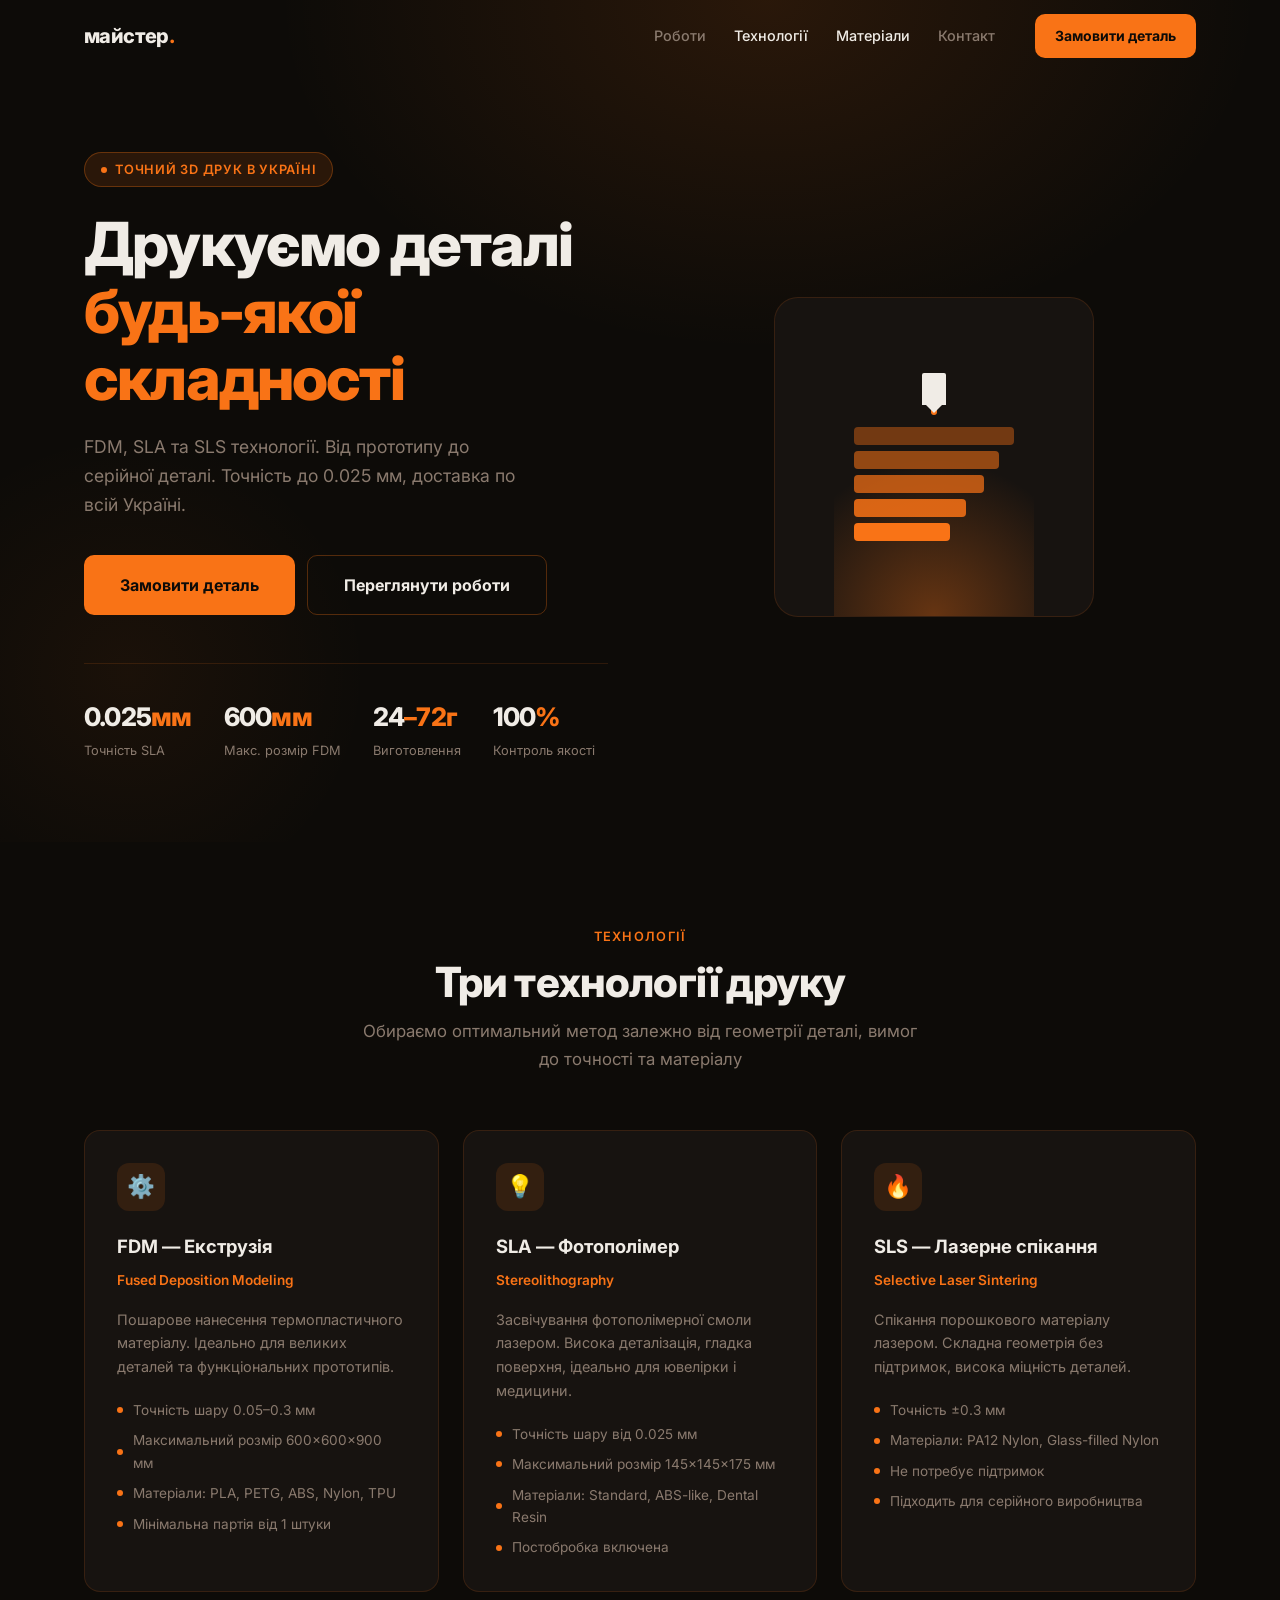
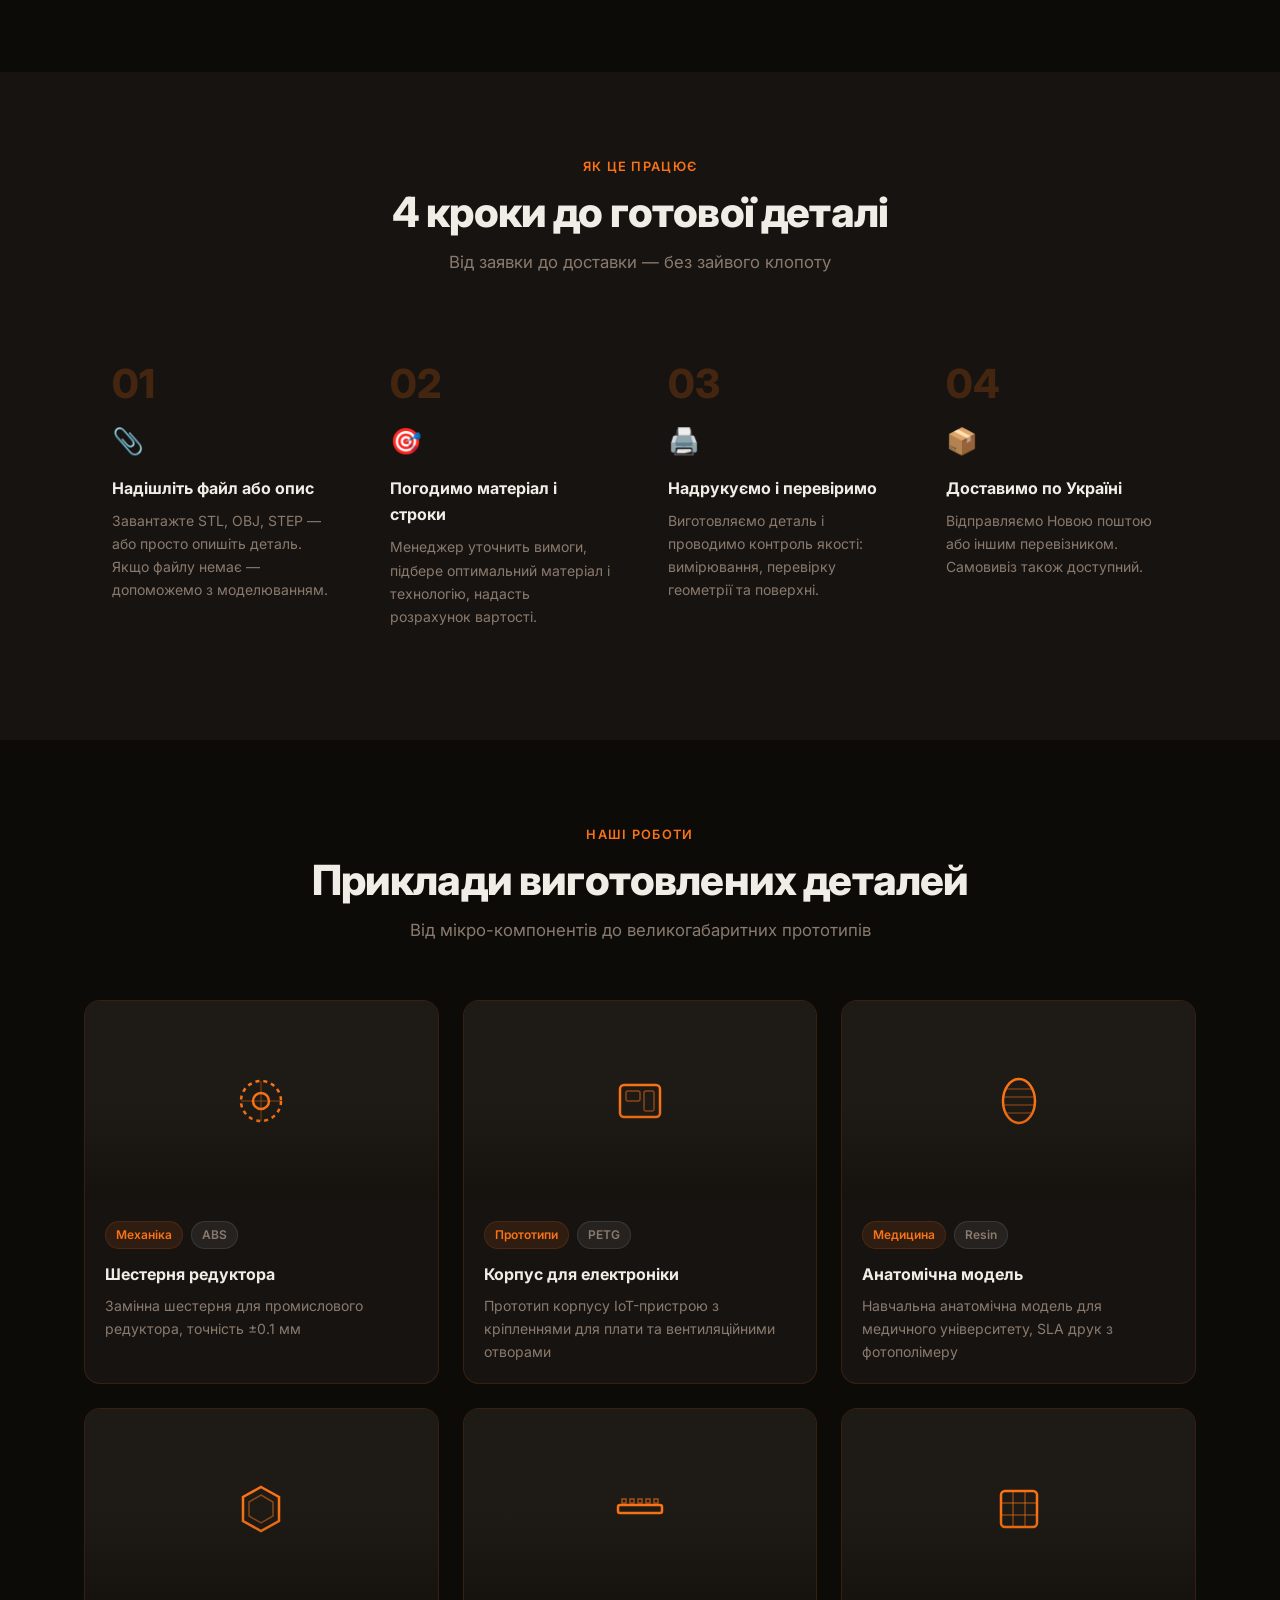
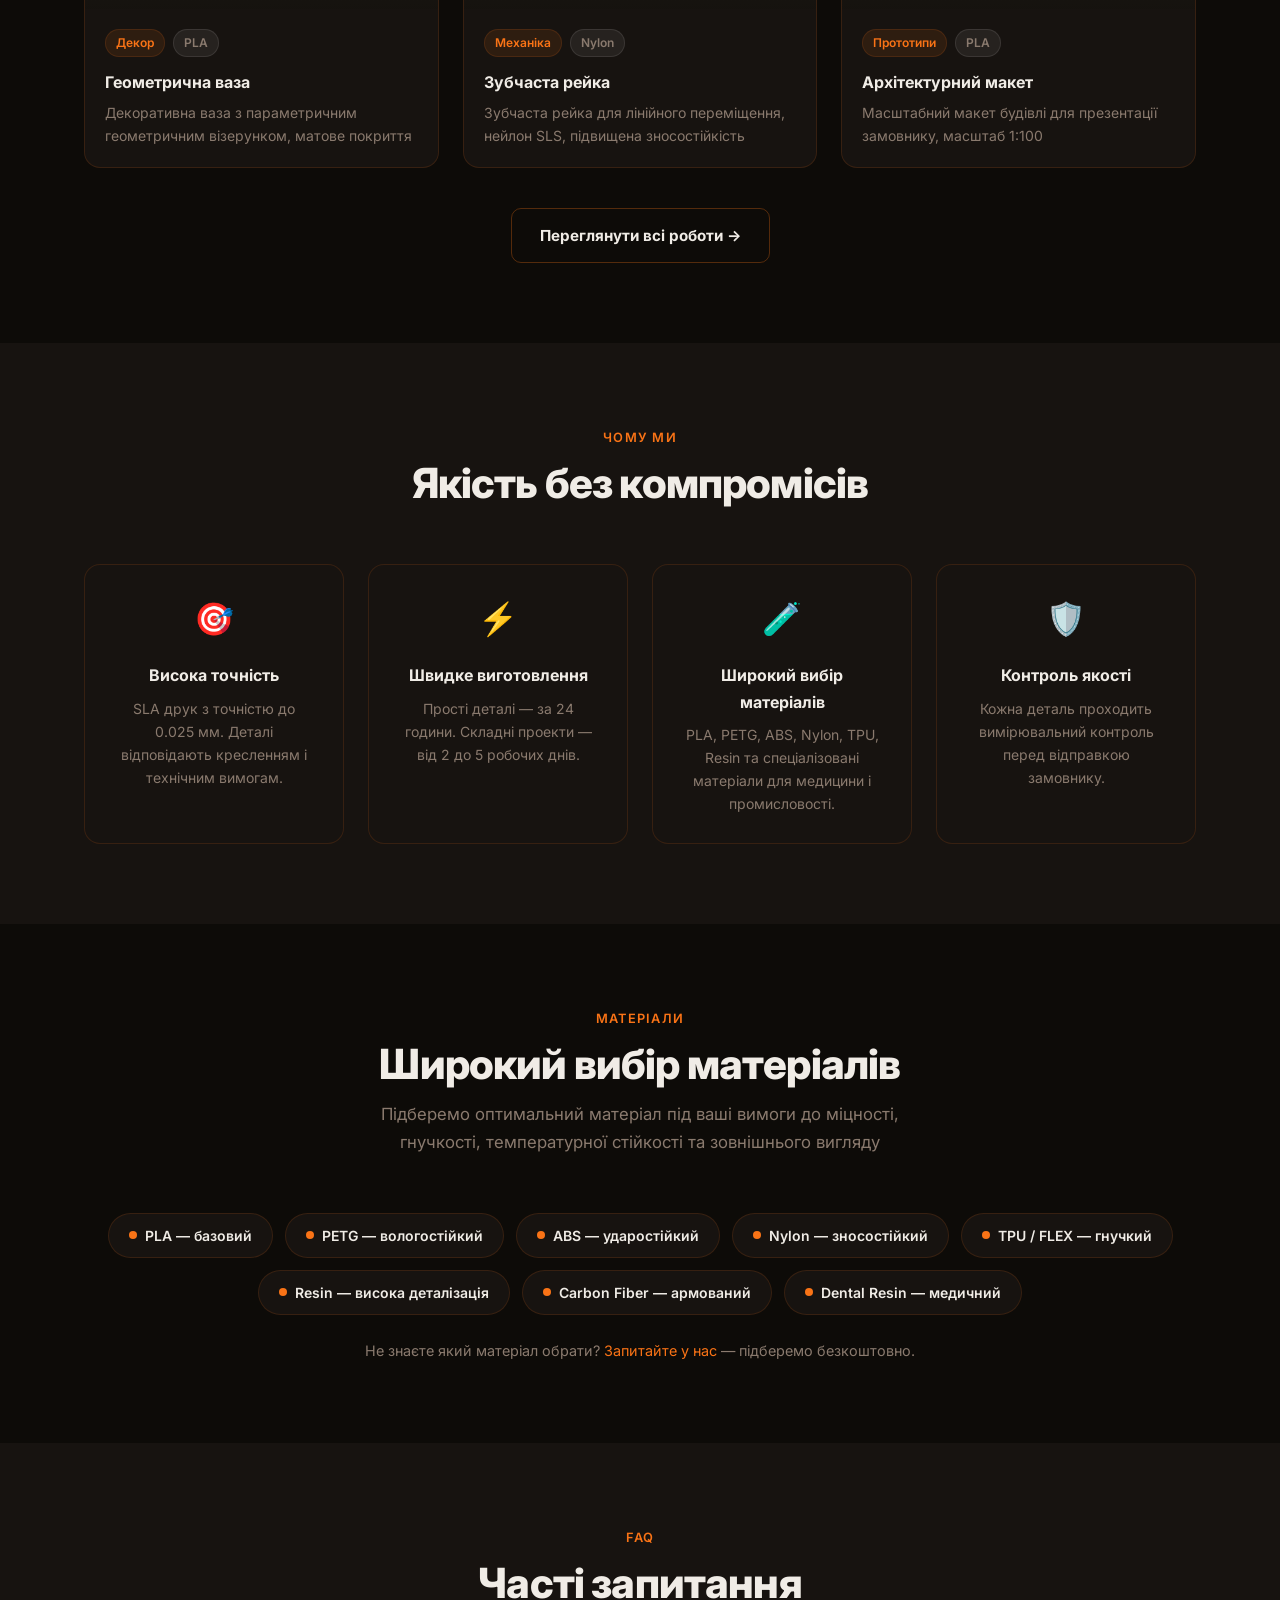
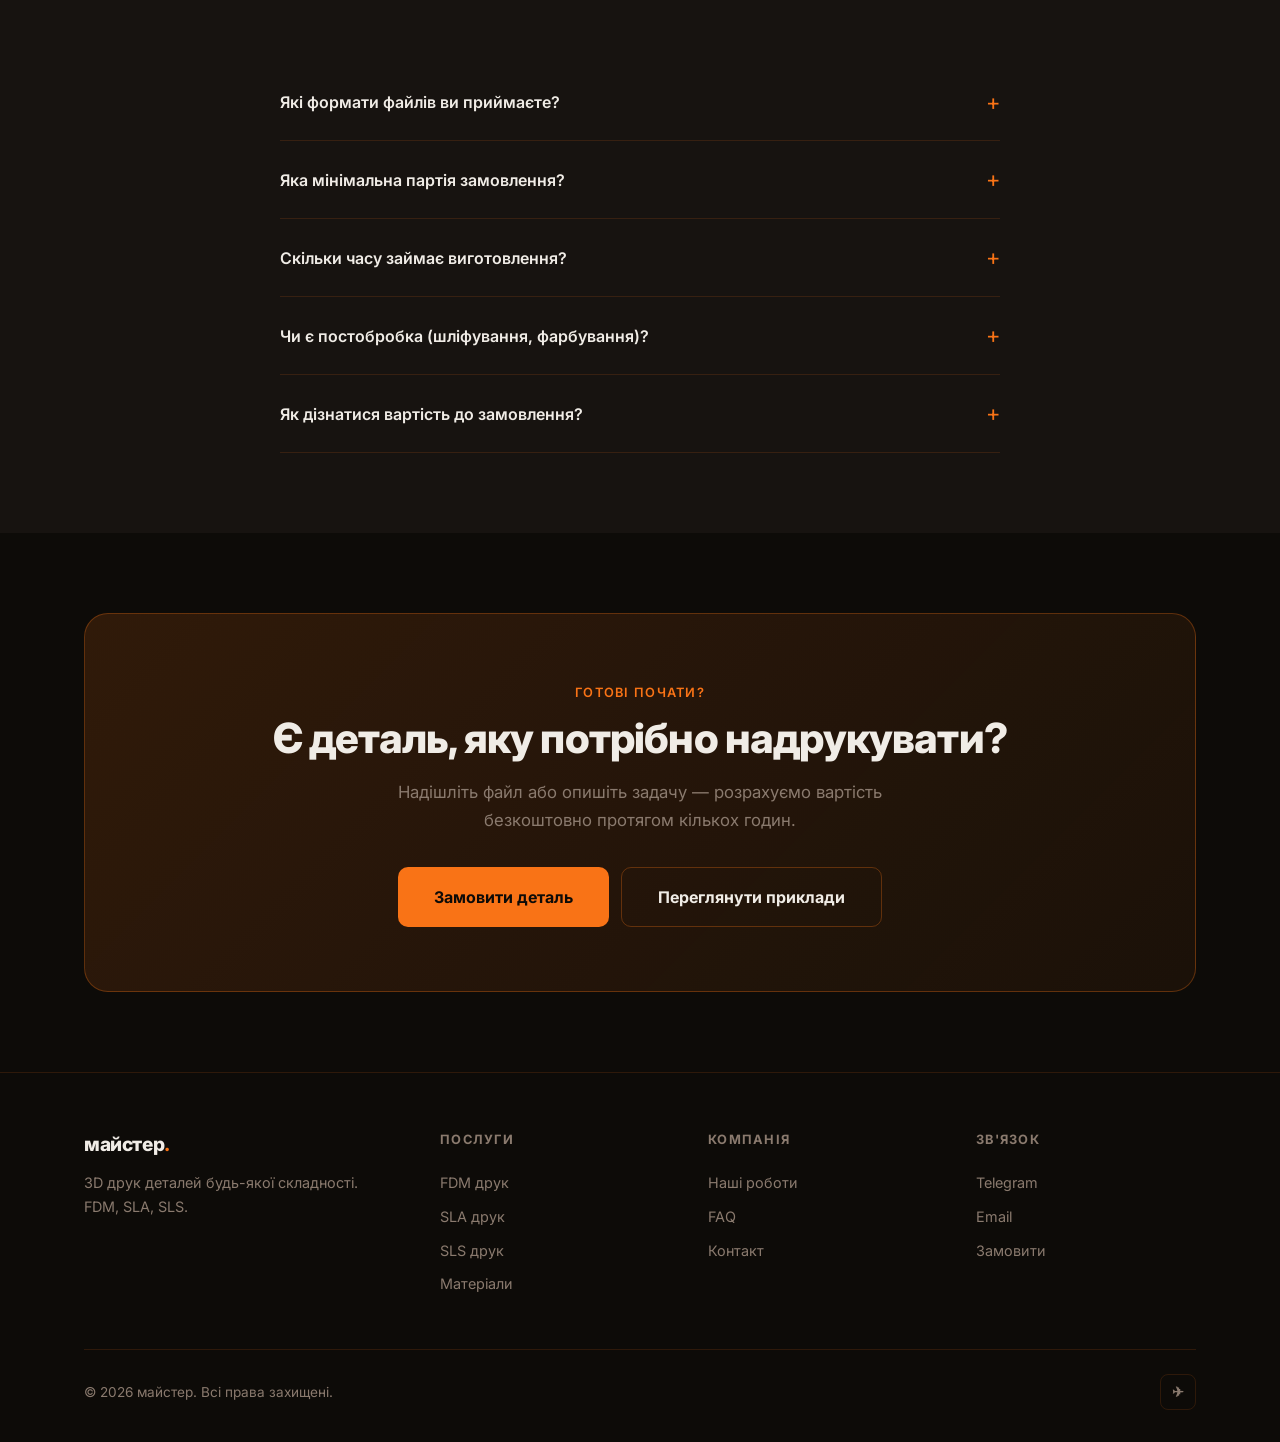
==== index.html @ 5026d6e8 "feat: initial 3D print service website (майстер.) 3-page Ukrainian site: home, works gallery, contac" ====
<!DOCTYPE html>
<html lang="uk">
<head>
  <meta charset="UTF-8" />
  <meta name="viewport" content="width=device-width, initial-scale=1.0" />
  <title>майстер. — 3D друк деталей будь-якої складності</title>
  <meta name="description" content="Виготовляємо 3D деталі на замовлення: FDM, SLA, SLS друк. Точність до 0.025 мм. Доставка по Україні. Прототипи, механічні деталі, декор." />
  <link rel="preconnect" href="https://fonts.googleapis.com" />
  <link rel="preconnect" href="https://fonts.gstatic.com" crossorigin />
  <link href="https://fonts.googleapis.com/css2?family=Inter:wght@300;400;500;600;700;800&display=swap" rel="stylesheet" />
  <link rel="icon" href="assets/favicon.svg" type="image/svg+xml" />
  <link rel="stylesheet" href="css/style.css" />
</head>
<body>

<!-- NAV -->
<header class="nav" id="nav">
  <div class="container nav__inner">
    <a href="index.html" class="nav__logo">майстер<span>.</span></a>
    <nav class="nav__links">
      <a href="works.html" data-nav="works">Роботи</a>
      <a href="index.html#technologies" data-nav="home">Технології</a>
      <a href="index.html#materials" data-nav="home">Матеріали</a>
      <a href="contact.html" data-nav="contact">Контакт</a>
    </nav>
    <div class="nav__actions">
      <a href="contact.html" class="btn btn--primary btn--sm">Замовити деталь</a>
    </div>
    <button class="nav__burger" id="burger" aria-label="Меню"><span></span><span></span><span></span></button>
  </div>
  <div class="nav__mobile" id="mobileMenu">
    <a href="works.html" data-nav="works">Роботи</a>
    <a href="index.html#technologies">Технології</a>
    <a href="index.html#materials">Матеріали</a>
    <a href="contact.html" data-nav="contact">Контакт</a>
    <a href="contact.html" class="btn btn--primary">Замовити деталь</a>
  </div>
</header>

<!-- HERO -->
<section class="hero">
  <div class="hero__bg"></div>
  <div class="container hero__inner">
    <div>
      <div class="hero__tag">Точний 3D друк в Україні</div>
      <h1>Друкуємо деталі<br><em>будь-якої складності</em></h1>
      <p class="hero__sub">FDM, SLA та SLS технології. Від прототипу до серійної деталі. Точність до&nbsp;0.025&nbsp;мм, доставка по всій Україні.</p>
      <div class="hero__ctas">
        <a href="contact.html" class="btn btn--primary btn--lg">Замовити деталь</a>
        <a href="works.html" class="btn btn--ghost btn--lg">Переглянути роботи</a>
      </div>
      <div class="hero__stats">
        <div>
          <div class="hero__stat-val">0.025<span>мм</span></div>
          <div class="hero__stat-lab">Точність SLA</div>
        </div>
        <div>
          <div class="hero__stat-val">600<span>мм</span></div>
          <div class="hero__stat-lab">Макс. розмір FDM</div>
        </div>
        <div>
          <div class="hero__stat-val">24<span>–72г</span></div>
          <div class="hero__stat-lab">Виготовлення</div>
        </div>
        <div>
          <div class="hero__stat-val">100<span>%</span></div>
          <div class="hero__stat-lab">Контроль якості</div>
        </div>
      </div>
    </div>

    <div class="hero__visual">
      <div class="hero__box">
        <div class="hero__box-glow"></div>
        <div>
          <div class="hero__nozzle"></div>
          <div class="hero__drop"></div>
          <div class="hero__layers" style="margin-top:12px">
            <div class="hero__layer" style="width:160px"></div>
            <div class="hero__layer" style="width:145px"></div>
            <div class="hero__layer" style="width:130px"></div>
            <div class="hero__layer" style="width:112px"></div>
            <div class="hero__layer" style="width:96px"></div>
          </div>
        </div>
      </div>
    </div>
  </div>
</section>

<!-- TECHNOLOGIES -->
<section class="section" id="technologies">
  <div class="container">
    <div class="section__header reveal">
      <div class="section__tag">Технології</div>
      <h2>Три технології друку</h2>
      <p>Обираємо оптимальний метод залежно від геометрії деталі, вимог до точності та матеріалу</p>
    </div>
    <div class="tech-cards">
      <div class="tech-card reveal">
        <div class="tech-card__icon">⚙️</div>
        <h3>FDM — Екструзія</h3>
        <div class="tech-card__sub">Fused Deposition Modeling</div>
        <p>Пошарове нанесення термопластичного матеріалу. Ідеально для великих деталей та функціональних прототипів.</p>
        <ul class="tech-card__specs">
          <li>Точність шару 0.05–0.3 мм</li>
          <li>Максимальний розмір 600×600×900 мм</li>
          <li>Матеріали: PLA, PETG, ABS, Nylon, TPU</li>
          <li>Мінімальна партія від 1 штуки</li>
        </ul>
      </div>
      <div class="tech-card reveal" style="transition-delay:.1s">
        <div class="tech-card__icon">💡</div>
        <h3>SLA — Фотополімер</h3>
        <div class="tech-card__sub">Stereolithography</div>
        <p>Засвічування фотополімерної смоли лазером. Висока деталізація, гладка поверхня, ідеально для ювелірки і медицини.</p>
        <ul class="tech-card__specs">
          <li>Точність шару від 0.025 мм</li>
          <li>Максимальний розмір 145×145×175 мм</li>
          <li>Матеріали: Standard, ABS-like, Dental Resin</li>
          <li>Постобробка включена</li>
        </ul>
      </div>
      <div class="tech-card reveal" style="transition-delay:.2s">
        <div class="tech-card__icon">🔥</div>
        <h3>SLS — Лазерне спікання</h3>
        <div class="tech-card__sub">Selective Laser Sintering</div>
        <p>Спікання порошкового матеріалу лазером. Складна геометрія без підтримок, висока міцність деталей.</p>
        <ul class="tech-card__specs">
          <li>Точність ±0.3 мм</li>
          <li>Матеріали: PA12 Nylon, Glass-filled Nylon</li>
          <li>Не потребує підтримок</li>
          <li>Підходить для серійного виробництва</li>
        </ul>
      </div>
    </div>
  </div>
</section>

<!-- PROCESS -->
<section class="section section--dark">
  <div class="container">
    <div class="section__header reveal">
      <div class="section__tag">Як це працює</div>
      <h2>4 кроки до готової деталі</h2>
      <p>Від заявки до доставки — без зайвого клопоту</p>
    </div>
    <div class="process reveal">
      <div class="process-step">
        <div class="process-step__num">01</div>
        <div class="process-step__icon">📎</div>
        <h3>Надішліть файл або опис</h3>
        <p>Завантажте STL, OBJ, STEP — або просто опишіть деталь. Якщо файлу немає — допоможемо з моделюванням.</p>
      </div>
      <div class="process-step">
        <div class="process-step__num">02</div>
        <div class="process-step__icon">🎯</div>
        <h3>Погодимо матеріал і строки</h3>
        <p>Менеджер уточнить вимоги, підбере оптимальний матеріал і технологію, надасть розрахунок вартості.</p>
      </div>
      <div class="process-step">
        <div class="process-step__num">03</div>
        <div class="process-step__icon">🖨️</div>
        <h3>Надрукуємо і перевіримо</h3>
        <p>Виготовляємо деталь і проводимо контроль якості: вимірювання, перевірку геометрії та поверхні.</p>
      </div>
      <div class="process-step">
        <div class="process-step__num">04</div>
        <div class="process-step__icon">📦</div>
        <h3>Доставимо по Україні</h3>
        <p>Відправляємо Новою поштою або іншим перевізником. Самовивіз також доступний.</p>
      </div>
    </div>
  </div>
</section>

<!-- WORKS PREVIEW -->
<section class="section">
  <div class="container">
    <div class="section__header reveal">
      <div class="section__tag">Наші роботи</div>
      <h2>Приклади виготовлених деталей</h2>
      <p>Від мікро-компонентів до великогабаритних прототипів</p>
    </div>
    <div class="works-grid">
      <div class="work-card reveal" data-cat="mechanics">
        <div class="work-card__img">
          <div class="work-card__img-placeholder">
            <svg width="64" height="64" viewBox="0 0 64 64" fill="none">
              <circle cx="32" cy="32" r="20" stroke="#f97316" stroke-width="2.5" fill="none" stroke-dasharray="4 4"/>
              <circle cx="32" cy="32" r="8" stroke="#f97316" stroke-width="2.5" fill="none"/>
              <line x1="32" y1="12" x2="32" y2="52" stroke="#f97316" stroke-width="1.5" opacity=".3"/>
              <line x1="12" y1="32" x2="52" y2="32" stroke="#f97316" stroke-width="1.5" opacity=".3"/>
            </svg>
          </div>
        </div>
        <div class="work-card__info">
          <div class="work-card__tags">
            <span class="work-card__tag">Механіка</span>
            <span class="work-card__mat">ABS</span>
          </div>
          <h3>Шестерня редуктора</h3>
          <p>Замінна шестерня для промислового редуктора, точність ±0.1 мм</p>
        </div>
      </div>

      <div class="work-card reveal" style="transition-delay:.1s" data-cat="prototypes">
        <div class="work-card__img">
          <div class="work-card__img-placeholder">
            <svg width="64" height="64" viewBox="0 0 64 64" fill="none">
              <rect x="12" y="16" width="40" height="32" rx="4" stroke="#f97316" stroke-width="2.5" fill="none"/>
              <rect x="18" y="22" width="14" height="10" rx="2" stroke="#f97316" stroke-width="1.5" fill="none" opacity=".5"/>
              <rect x="36" y="22" width="10" height="20" rx="2" stroke="#f97316" stroke-width="1.5" fill="none" opacity=".5"/>
            </svg>
          </div>
        </div>
        <div class="work-card__info">
          <div class="work-card__tags">
            <span class="work-card__tag">Прототипи</span>
            <span class="work-card__mat">PETG</span>
          </div>
          <h3>Корпус для електроніки</h3>
          <p>Прототип корпусу IoT-пристрою з кріпленнями для плати та вентиляційними отворами</p>
        </div>
      </div>

      <div class="work-card reveal" style="transition-delay:.2s" data-cat="medical">
        <div class="work-card__img">
          <div class="work-card__img-placeholder">
            <svg width="64" height="64" viewBox="0 0 64 64" fill="none">
              <ellipse cx="32" cy="32" rx="16" ry="22" stroke="#f97316" stroke-width="2.5" fill="none"/>
              <line x1="20" y1="20" x2="44" y2="20" stroke="#f97316" stroke-width="1.5" opacity=".4"/>
              <line x1="16" y1="28" x2="48" y2="28" stroke="#f97316" stroke-width="1.5" opacity=".4"/>
              <line x1="16" y1="36" x2="48" y2="36" stroke="#f97316" stroke-width="1.5" opacity=".4"/>
              <line x1="20" y1="44" x2="44" y2="44" stroke="#f97316" stroke-width="1.5" opacity=".4"/>
            </svg>
          </div>
        </div>
        <div class="work-card__info">
          <div class="work-card__tags">
            <span class="work-card__tag">Медицина</span>
            <span class="work-card__mat">Resin</span>
          </div>
          <h3>Анатомічна модель</h3>
          <p>Навчальна анатомічна модель для медичного університету, SLA друк з фотополімеру</p>
        </div>
      </div>

      <div class="work-card reveal" data-cat="decor">
        <div class="work-card__img">
          <div class="work-card__img-placeholder">
            <svg width="64" height="64" viewBox="0 0 64 64" fill="none">
              <polygon points="32,10 50,20 50,44 32,54 14,44 14,20" stroke="#f97316" stroke-width="2.5" fill="none"/>
              <polygon points="32,18 44,25 44,39 32,46 20,39 20,25" stroke="#f97316" stroke-width="1.5" fill="none" opacity=".5"/>
            </svg>
          </div>
        </div>
        <div class="work-card__info">
          <div class="work-card__tags">
            <span class="work-card__tag">Декор</span>
            <span class="work-card__mat">PLA</span>
          </div>
          <h3>Геометрична ваза</h3>
          <p>Декоративна ваза з параметричним геометричним візерунком, матове покриття</p>
        </div>
      </div>

      <div class="work-card reveal" style="transition-delay:.1s" data-cat="mechanics">
        <div class="work-card__img">
          <div class="work-card__img-placeholder">
            <svg width="64" height="64" viewBox="0 0 64 64" fill="none">
              <rect x="10" y="28" width="44" height="8" rx="2" stroke="#f97316" stroke-width="2.5" fill="none"/>
              <rect x="14" y="22" width="4" height="4" stroke="#f97316" stroke-width="1.5" fill="none" opacity=".6"/>
              <rect x="22" y="22" width="4" height="4" stroke="#f97316" stroke-width="1.5" fill="none" opacity=".6"/>
              <rect x="30" y="22" width="4" height="4" stroke="#f97316" stroke-width="1.5" fill="none" opacity=".6"/>
              <rect x="38" y="22" width="4" height="4" stroke="#f97316" stroke-width="1.5" fill="none" opacity=".6"/>
              <rect x="46" y="22" width="4" height="4" stroke="#f97316" stroke-width="1.5" fill="none" opacity=".6"/>
            </svg>
          </div>
        </div>
        <div class="work-card__info">
          <div class="work-card__tags">
            <span class="work-card__tag">Механіка</span>
            <span class="work-card__mat">Nylon</span>
          </div>
          <h3>Зубчаста рейка</h3>
          <p>Зубчаста рейка для лінійного переміщення, нейлон SLS, підвищена зносостійкість</p>
        </div>
      </div>

      <div class="work-card reveal" style="transition-delay:.2s" data-cat="prototypes">
        <div class="work-card__img">
          <div class="work-card__img-placeholder">
            <svg width="64" height="64" viewBox="0 0 64 64" fill="none">
              <rect x="14" y="14" width="36" height="36" rx="4" stroke="#f97316" stroke-width="2.5" fill="none"/>
              <line x1="14" y1="26" x2="50" y2="26" stroke="#f97316" stroke-width="1.5" opacity=".5"/>
              <line x1="14" y1="38" x2="50" y2="38" stroke="#f97316" stroke-width="1.5" opacity=".5"/>
              <line x1="26" y1="14" x2="26" y2="50" stroke="#f97316" stroke-width="1.5" opacity=".5"/>
              <line x1="38" y1="14" x2="38" y2="50" stroke="#f97316" stroke-width="1.5" opacity=".5"/>
            </svg>
          </div>
        </div>
        <div class="work-card__info">
          <div class="work-card__tags">
            <span class="work-card__tag">Прототипи</span>
            <span class="work-card__mat">PLA</span>
          </div>
          <h3>Архітектурний макет</h3>
          <p>Масштабний макет будівлі для презентації замовнику, масштаб 1:100</p>
        </div>
      </div>
    </div>
    <div style="text-align:center;margin-top:40px">
      <a href="works.html" class="btn btn--ghost">Переглянути всі роботи →</a>
    </div>
  </div>
</section>

<!-- ADVANTAGES -->
<section class="section section--dark">
  <div class="container">
    <div class="section__header reveal">
      <div class="section__tag">Чому ми</div>
      <h2>Якість без компромісів</h2>
    </div>
    <div class="advantages">
      <div class="advantage-card reveal">
        <div class="advantage-card__ico">🎯</div>
        <h3>Висока точність</h3>
        <p>SLA друк з точністю до 0.025 мм. Деталі відповідають кресленням і технічним вимогам.</p>
      </div>
      <div class="advantage-card reveal" style="transition-delay:.08s">
        <div class="advantage-card__ico">⚡</div>
        <h3>Швидке виготовлення</h3>
        <p>Прості деталі — за 24 години. Складні проекти — від 2 до 5 робочих днів.</p>
      </div>
      <div class="advantage-card reveal" style="transition-delay:.16s">
        <div class="advantage-card__ico">🧪</div>
        <h3>Широкий вибір матеріалів</h3>
        <p>PLA, PETG, ABS, Nylon, TPU, Resin та спеціалізовані матеріали для медицини і промисловості.</p>
      </div>
      <div class="advantage-card reveal" style="transition-delay:.24s">
        <div class="advantage-card__ico">🛡️</div>
        <h3>Контроль якості</h3>
        <p>Кожна деталь проходить вимірювальний контроль перед відправкою замовнику.</p>
      </div>
    </div>
  </div>
</section>

<!-- MATERIALS -->
<section class="section" id="materials">
  <div class="container">
    <div class="section__header reveal">
      <div class="section__tag">Матеріали</div>
      <h2>Широкий вибір матеріалів</h2>
      <p>Підберемо оптимальний матеріал під ваші вимоги до міцності, гнучкості, температурної стійкості та зовнішнього вигляду</p>
    </div>
    <div class="materials-strip reveal">
      <div class="mat-chip"><span class="mat-chip__dot"></span>PLA — базовий</div>
      <div class="mat-chip"><span class="mat-chip__dot"></span>PETG — вологостійкий</div>
      <div class="mat-chip"><span class="mat-chip__dot"></span>ABS — ударостійкий</div>
      <div class="mat-chip"><span class="mat-chip__dot"></span>Nylon — зносостійкий</div>
      <div class="mat-chip"><span class="mat-chip__dot"></span>TPU / FLEX — гнучкий</div>
      <div class="mat-chip"><span class="mat-chip__dot"></span>Resin — висока деталізація</div>
      <div class="mat-chip"><span class="mat-chip__dot"></span>Carbon Fiber — армований</div>
      <div class="mat-chip"><span class="mat-chip__dot"></span>Dental Resin — медичний</div>
    </div>
    <p style="text-align:center;margin-top:24px;font-size:.9rem">Не знаєте який матеріал обрати? <a href="contact.html" style="color:var(--accent)">Запитайте у нас</a> — підберемо безкоштовно.</p>
  </div>
</section>

<!-- FAQ -->
<section class="section section--dark" id="faq">
  <div class="container">
    <div class="section__header reveal">
      <div class="section__tag">FAQ</div>
      <h2>Часті запитання</h2>
    </div>
    <div class="faq reveal">
      <div class="faq__item">
        <button class="faq__q"><span>Які формати файлів ви приймаєте?</span><span class="faq__icon">+</span></button>
        <div class="faq__a"><div class="faq__a-inner">Приймаємо STL, OBJ, STEP/STP, 3MF, IGES. Якщо у вас немає 3D моделі — опишіть деталь або надішліть фото, ескіз чи креслення. Наші інженери нададуть консультацію.</div></div>
      </div>
      <div class="faq__item">
        <button class="faq__q"><span>Яка мінімальна партія замовлення?</span><span class="faq__icon">+</span></button>
        <div class="faq__a"><div class="faq__a-inner">Мінімальна партія — 1 одиниця. Ми однаково охоче беремося за одиничні вироби та серійне виготовлення. Вартість одиниці при великих тиражах буде нижчою.</div></div>
      </div>
      <div class="faq__item">
        <button class="faq__q"><span>Скільки часу займає виготовлення?</span><span class="faq__icon">+</span></button>
        <div class="faq__a"><div class="faq__a-inner">Прості деталі FDM/SLA — 24–48 годин. Складні проекти або великі партії — 3–7 робочих днів. Точний термін повідомляємо після аналізу вашого файлу.</div></div>
      </div>
      <div class="faq__item">
        <button class="faq__q"><span>Чи є постобробка (шліфування, фарбування)?</span><span class="faq__icon">+</span></button>
        <div class="faq__a"><div class="faq__a-inner">Так. Ми пропонуємо шліфування, заливку та фарбування деталей. Також доступне просочення для підвищення міцності і водостійкості. Деталі уточнюйте під час замовлення.</div></div>
      </div>
      <div class="faq__item">
        <button class="faq__q"><span>Як дізнатися вартість до замовлення?</span><span class="faq__icon">+</span></button>
        <div class="faq__a"><div class="faq__a-inner">Надішліть файл або опис деталі у <a href="contact.html" style="color:var(--accent)">формі замовлення</a> або напряму в Telegram. Безкоштовно розрахуємо вартість і запропонуємо оптимальний матеріал протягом 2–4 годин у робочий день.</div></div>
      </div>
    </div>
  </div>
</section>

<!-- CTA BANNER -->
<section class="section">
  <div class="container">
    <div class="cta-banner reveal">
      <div class="section__tag">Готові почати?</div>
      <h2>Є деталь, яку потрібно надрукувати?</h2>
      <p>Надішліть файл або опишіть задачу — розрахуємо вартість безкоштовно протягом кількох годин.</p>
      <div class="ctas">
        <a href="contact.html" class="btn btn--primary btn--lg">Замовити деталь</a>
        <a href="works.html" class="btn btn--ghost btn--lg">Переглянути приклади</a>
      </div>
    </div>
  </div>
</section>

<!-- FOOTER -->
<footer class="footer">
  <div class="container">
    <div class="footer__grid">
      <div class="footer__brand">
        <a href="index.html" class="nav__logo">майстер<span>.</span></a>
        <p>3D друк деталей будь-якої складності. FDM, SLA, SLS.</p>
      </div>
      <div class="footer__col">
        <h4>Послуги</h4>
        <a href="index.html#technologies">FDM друк</a>
        <a href="index.html#technologies">SLA друк</a>
        <a href="index.html#technologies">SLS друк</a>
        <a href="index.html#materials">Матеріали</a>
      </div>
      <div class="footer__col">
        <h4>Компанія</h4>
        <a href="works.html">Наші роботи</a>
        <a href="index.html#faq">FAQ</a>
        <a href="contact.html">Контакт</a>
      </div>
      <div class="footer__col">
        <h4>Зв'язок</h4>
        <a href="https://t.me/your_telegram" target="_blank">Telegram</a>
        <a href="mailto:info@example.ua">Email</a>
        <a href="contact.html">Замовити</a>
      </div>
    </div>
    <div class="footer__bottom">
      <p style="color:var(--text-muted)">© 2026 майстер. Всі права захищені.</p>
      <div class="footer__socials">
        <a href="https://t.me/your_telegram" target="_blank" title="Telegram">✈</a>
      </div>
    </div>
  </div>
</footer>

<script src="js/main.js"></script>
</body>
</html>
---- css/style.css ----
/* ============================================================
   майстер. — 3D Printing Service — style.css
   ============================================================ */

/* ---------- Variables ---------- */
:root {
  --accent:    #f97316;
  --accent-d:  #ea6500;
  --bg:        #0d0b08;
  --bg-card:   #171310;
  --bg-card2:  #1e1a15;
  --border:    rgba(249,115,22,.14);
  --border-s:  rgba(249,115,22,.3);
  --text:      #f0ece6;
  --text-muted:#8a7a6e;
  --radius:    16px;
  --nav-h:     72px;
  --trans:     .25s ease;
}

/* ---------- Reset & Base ---------- */
*, *::before, *::after { margin:0; padding:0; box-sizing:border-box; }

html { scroll-behavior:smooth; }

body {
  font-family: Inter, -apple-system, BlinkMacSystemFont, 'Segoe UI', sans-serif;
  background: var(--bg);
  color: var(--text);
  line-height: 1.65;
  -webkit-font-smoothing: antialiased;
}

img { display:block; max-width:100%; }
a { color:inherit; text-decoration:none; }
button { cursor:pointer; border:none; background:none; font:inherit; }

/* ---------- Container ---------- */
.container { max-width:1160px; margin:0 auto; padding:0 24px; }

/* ---------- Typography ---------- */
h1 { font-size:clamp(2.2rem,5vw,3.8rem); font-weight:800; line-height:1.1; letter-spacing:-.03em; }
h2 { font-size:clamp(1.6rem,3.5vw,2.6rem); font-weight:800; line-height:1.15; letter-spacing:-.02em; }
h3 { font-size:1.15rem; font-weight:700; }
p  { color: var(--text-muted); }

/* ---------- Buttons ---------- */
.btn {
  display:inline-flex; align-items:center; gap:8px;
  padding:14px 28px; border-radius:10px;
  font-size:.95rem; font-weight:700; white-space:nowrap;
  transition: var(--trans);
}
.btn--primary {
  background: var(--accent);
  color: #0d0b08;
}
.btn--primary:hover { background: var(--accent-d); }

.btn--ghost {
  border:1.5px solid var(--border-s);
  color: var(--text);
}
.btn--ghost:hover { border-color: var(--accent); color: var(--accent); }

.btn--sm { padding:10px 20px; font-size:.875rem; }
.btn--lg { padding:16px 36px; font-size:1rem; }

/* ---------- NAV ---------- */
.nav {
  position:fixed; top:0; left:0; right:0; z-index:100;
  transition: background var(--trans), box-shadow var(--trans);
}
.nav.scrolled {
  background: rgba(13,11,8,.9);
  backdrop-filter: blur(16px);
  box-shadow: 0 1px 0 var(--border);
}
.nav__inner {
  height: var(--nav-h);
  display:flex; align-items:center; gap:40px;
}
.nav__logo {
  font-size:1.25rem; font-weight:800; letter-spacing:-.03em; color: var(--text);
  flex-shrink:0;
}
.nav__logo span { color: var(--accent); }

.nav__links {
  display:flex; gap:28px; margin-left:auto;
}
.nav__links a {
  font-size:.9rem; font-weight:500; color: var(--text-muted);
  transition: color var(--trans);
}
.nav__links a:hover,
.nav__links a.active { color: var(--text); }

.nav__actions {
  display:flex; align-items:center; gap:12px;
}

.nav__burger {
  display:none; flex-direction:column; gap:5px;
  width:36px; height:36px; justify-content:center;
}
.nav__burger span {
  display:block; height:2px; background: var(--text); border-radius:2px;
  transition: var(--trans);
}

.nav__mobile {
  display:none; flex-direction:column; gap:0;
  background: rgba(13,11,8,.96); backdrop-filter:blur(16px);
  padding:16px 24px 24px;
  border-top:1px solid var(--border);
}
.nav__mobile.open { display:flex; }
.nav__mobile a {
  padding:14px 0;
  border-bottom:1px solid var(--border);
  font-weight:500; font-size:1rem; color: var(--text-muted);
}
.nav__mobile a:last-child { border:none; margin-top:12px; }
.nav__mobile a:hover { color: var(--text); }

/* ---------- Hero ---------- */
.hero {
  padding: calc(var(--nav-h) + 80px) 0 80px;
  position:relative; overflow:hidden;
}
.hero__bg {
  position:absolute; inset:0; pointer-events:none;
  background:
    radial-gradient(ellipse 700px 500px at 60% 0%, rgba(249,115,22,.12) 0%, transparent 70%),
    radial-gradient(ellipse 400px 400px at 10% 80%, rgba(249,115,22,.06) 0%, transparent 60%);
}
.hero__inner { position:relative; display:grid; grid-template-columns:1fr 1fr; gap:64px; align-items:center; }

.hero__tag {
  display:inline-flex; align-items:center; gap:8px;
  background: rgba(249,115,22,.12); border:1px solid var(--border-s);
  border-radius:100px; padding:6px 16px;
  font-size:.8rem; font-weight:600; color: var(--accent); letter-spacing:.06em; text-transform:uppercase;
  margin-bottom:24px;
}
.hero__tag::before { content:''; width:6px; height:6px; border-radius:50%; background: var(--accent); }

.hero h1 { margin-bottom:20px; }
.hero h1 em { font-style:normal; color: var(--accent); }

.hero__sub {
  font-size:1.1rem; color: var(--text-muted);
  max-width:440px; margin-bottom:36px;
}

.hero__ctas { display:flex; gap:12px; flex-wrap:wrap; }

.hero__stats {
  display:flex; gap:32px; flex-wrap:wrap; margin-top:48px;
  padding-top:32px; border-top:1px solid var(--border);
}
.hero__stat-val {
  font-size:1.6rem; font-weight:800; color: var(--text); letter-spacing:-.03em;
}
.hero__stat-val span { color: var(--accent); }
.hero__stat-lab { font-size:.8rem; color: var(--text-muted); margin-top:2px; }

/* Hero visual — print nozzle illustration */
.hero__visual {
  display:flex; justify-content:center; align-items:center;
}
.hero__box {
  width:320px; height:320px; border-radius:24px;
  border:1px solid var(--border);
  background: var(--bg-card);
  position:relative; overflow:hidden;
  display:flex; align-items:center; justify-content:center;
}
.hero__box-glow {
  position:absolute; bottom:0; left:50%; transform:translateX(-50%);
  width:200px; height:200px;
  background:radial-gradient(circle at 50% 100%, rgba(249,115,22,.35), transparent 70%);
}
.hero__layers {
  display:flex; flex-direction:column; gap:6px; position:relative; z-index:1;
}
.hero__layer {
  height:18px; border-radius:4px; background: var(--accent);
  opacity:.9;
}
.hero__layer:nth-child(1) { width:160px; opacity:.4; }
.hero__layer:nth-child(2) { width:140px; opacity:.55; }
.hero__layer:nth-child(3) { width:120px; opacity:.7; }
.hero__layer:nth-child(4) { width:100px; opacity:.85; }
.hero__layer:nth-child(5) { width:80px; opacity:1; }
.hero__nozzle {
  width:24px; height:32px; background: var(--text); border-radius:2px 2px 0 0;
  margin:0 auto 0;
  position:relative;
}
.hero__nozzle::after {
  content:''; position:absolute; bottom:-8px; left:50%; transform:translateX(-50%);
  width:0; height:0;
  border-left:8px solid transparent;
  border-right:8px solid transparent;
  border-top:8px solid var(--text);
}
.hero__drop {
  width:6px; height:10px;
  background: var(--accent);
  border-radius:0 0 3px 3px;
  margin:0 auto;
  animation: drip 1.4s ease-in-out infinite;
}
@keyframes drip {
  0%,100% { opacity:0; transform:scaleY(0); transform-origin:top; }
  20% { opacity:1; transform:scaleY(1); }
  80% { opacity:1; transform:scaleY(1) translateY(6px); }
}

/* ---------- Page Hero ---------- */
.page-hero {
  padding: calc(var(--nav-h) + 60px) 0 56px;
  position:relative;
}
.page-hero__bg {
  position:absolute; inset:0;
  background:radial-gradient(ellipse 600px 300px at 50% 0%, rgba(249,115,22,.1) 0%, transparent 70%);
  pointer-events:none;
}
.page-hero__inner { position:relative; text-align:center; max-width:680px; margin:0 auto; }
.page-hero__tag {
  display:inline-block; margin-bottom:16px;
  font-size:.8rem; font-weight:600; letter-spacing:.1em; text-transform:uppercase;
  color: var(--accent);
}
.page-hero__inner h1 { margin-bottom:16px; }
.page-hero__inner p { font-size:1.1rem; }

/* ---------- Section ---------- */
.section { padding:80px 0; }
.section--dark { background: var(--bg-card); }

.section__header { text-align:center; margin-bottom:56px; }
.section__tag {
  display:inline-block; margin-bottom:12px;
  font-size:.8rem; font-weight:600; letter-spacing:.1em; text-transform:uppercase;
  color: var(--accent);
}
.section__header p { margin-top:12px; font-size:1.05rem; max-width:560px; margin-inline:auto; }

/* ---------- Reveal animation ---------- */
.reveal { opacity:0; transform:translateY(28px); transition:opacity .55s ease, transform .55s ease; }
.reveal.visible { opacity:1; transform:translateY(0); }

/* ---------- Technologies ---------- */
.tech-cards { display:grid; grid-template-columns:repeat(3,1fr); gap:24px; }

.tech-card {
  background: var(--bg-card);
  border:1px solid var(--border);
  border-radius: var(--radius);
  padding:32px;
  transition: border-color var(--trans), transform var(--trans);
}
.tech-card:hover { border-color: var(--border-s); transform:translateY(-4px); }

.tech-card__icon {
  width:48px; height:48px; border-radius:12px;
  background:rgba(249,115,22,.12);
  display:flex; align-items:center; justify-content:center;
  font-size:1.4rem; margin-bottom:20px;
}
.tech-card h3 { margin-bottom:8px; }
.tech-card__sub { font-size:.85rem; color: var(--accent); font-weight:600; margin-bottom:16px; }
.tech-card p { font-size:.9rem; margin-bottom:20px; }

.tech-card__specs { list-style:none; display:flex; flex-direction:column; gap:8px; }
.tech-card__specs li {
  display:flex; align-items:center; gap:10px;
  font-size:.85rem; color: var(--text-muted);
}
.tech-card__specs li::before {
  content:''; width:6px; height:6px; border-radius:50%;
  background: var(--accent); flex-shrink:0;
}

/* ---------- Process ---------- */
.process { display:grid; grid-template-columns:repeat(4,1fr); gap:0; }

.process-step {
  padding:32px 28px;
  position:relative;
}
.process-step:not(:last-child)::after {
  content:''; position:absolute;
  top:48px; right:0;
  width:1px; height:32px;
  background: linear-gradient(to bottom, var(--accent), transparent);
  display:none;
}
.process-step__num {
  font-size:2.5rem; font-weight:800; color:rgba(249,115,22,.2);
  line-height:1; margin-bottom:16px;
}
.process-step__icon {
  font-size:1.6rem; margin-bottom:12px;
}
.process-step h3 { margin-bottom:8px; font-size:1rem; }
.process-step p { font-size:.875rem; }

/* ---------- Works grid ---------- */
.works-grid { display:grid; grid-template-columns:repeat(3,1fr); gap:24px; }

.work-card {
  background: var(--bg-card);
  border:1px solid var(--border);
  border-radius: var(--radius);
  overflow:hidden;
  transition: border-color var(--trans), transform var(--trans);
}
.work-card:hover { border-color: var(--border-s); transform:translateY(-4px); }

.work-card__img {
  height:200px;
  background: var(--bg-card2);
  display:flex; align-items:center; justify-content:center;
  font-size:3rem;
  position:relative; overflow:hidden;
}
.work-card__img::after {
  content:''; position:absolute; inset:0;
  background:linear-gradient(to bottom, transparent 50%, rgba(13,11,8,.5));
}
.work-card__img-placeholder {
  width:100%; height:100%;
  display:flex; align-items:center; justify-content:center;
}

.work-card__info { padding:20px; }
.work-card__tags {
  display:flex; gap:8px; flex-wrap:wrap; margin-bottom:12px;
}
.work-card__tag {
  font-size:.75rem; font-weight:600; padding:3px 10px; border-radius:100px;
  background:rgba(249,115,22,.1); color: var(--accent); border:1px solid var(--border);
}
.work-card__mat {
  font-size:.75rem; font-weight:600; padding:3px 10px; border-radius:100px;
  background:rgba(240,236,230,.07); color: var(--text-muted); border:1px solid rgba(240,236,230,.1);
}
.work-card h3 { font-size:1rem; margin-bottom:6px; }
.work-card p { font-size:.875rem; }

/* ---------- Filter bar ---------- */
.filter-bar {
  display:flex; gap:8px; flex-wrap:wrap; margin-bottom:40px;
}
.filter-btn {
  padding:8px 18px; border-radius:100px;
  font-size:.875rem; font-weight:600;
  border:1.5px solid var(--border);
  color: var(--text-muted);
  transition: var(--trans);
}
.filter-btn:hover { border-color: var(--border-s); color: var(--text); }
.filter-btn.active {
  background: var(--accent); border-color: var(--accent);
  color: #0d0b08;
}

/* ---------- Materials strip ---------- */
.materials-strip {
  display:flex; flex-wrap:wrap; gap:12px; justify-content:center;
  margin-top:40px;
}
.mat-chip {
  display:inline-flex; align-items:center; gap:8px;
  padding:10px 20px; border-radius:100px;
  border:1.5px solid var(--border);
  background: var(--bg-card);
  font-size:.875rem; font-weight:600;
  transition: border-color var(--trans);
}
.mat-chip:hover { border-color: var(--border-s); }
.mat-chip__dot {
  width:8px; height:8px; border-radius:50%;
  background: var(--accent);
}

/* ---------- Advantages ---------- */
.advantages { display:grid; grid-template-columns:repeat(4,1fr); gap:24px; }
.advantage-card {
  background: var(--bg-card);
  border:1px solid var(--border);
  border-radius: var(--radius);
  padding:28px;
  text-align:center;
}
.advantage-card__ico { font-size:2rem; margin-bottom:16px; }
.advantage-card h3 { margin-bottom:8px; font-size:1rem; }
.advantage-card p { font-size:.875rem; }

/* ---------- FAQ ---------- */
.faq { max-width:720px; margin:0 auto; display:flex; flex-direction:column; gap:0; }
.faq__item { border-bottom:1px solid var(--border); }
.faq__q {
  width:100%; display:flex; align-items:center; justify-content:space-between;
  padding:20px 0; gap:16px;
  font-size:1rem; font-weight:600; color: var(--text);
  text-align:left;
  transition: color var(--trans);
}
.faq__q:hover { color: var(--accent); }
.faq__icon {
  font-size:1.4rem; font-weight:400;
  color: var(--accent); flex-shrink:0;
  transition: transform var(--trans);
}
.faq__item.open .faq__icon { transform:rotate(45deg); }
.faq__a { overflow:hidden; max-height:0; transition:max-height .35s ease; }
.faq__item.open .faq__a { max-height:400px; }
.faq__a-inner { padding:0 0 20px; font-size:.95rem; color: var(--text-muted); }

/* ---------- CTA Banner ---------- */
.cta-banner {
  background: linear-gradient(135deg, rgba(249,115,22,.15), rgba(249,115,22,.06));
  border:1px solid var(--border-s);
  border-radius:24px; padding:64px 48px;
  text-align:center;
}
.cta-banner h2 { margin-bottom:16px; }
.cta-banner p { margin-bottom:32px; font-size:1.05rem; max-width:520px; margin-inline:auto; }
.cta-banner .ctas { display:flex; gap:12px; justify-content:center; flex-wrap:wrap; }

/* ---------- Contact ---------- */
.contact-split {
  display:grid; grid-template-columns:1fr 1.4fr; gap:64px; align-items:start;
}
.contact-split h2 { margin-bottom:16px; }

.contact-links { display:flex; flex-direction:column; gap:12px; margin-top:32px; }
.contact-link {
  display:flex; align-items:center; gap:16px;
  padding:20px; border-radius:12px;
  border:1px solid var(--border);
  background: var(--bg-card);
  transition: border-color var(--trans);
}
.contact-link:hover { border-color: var(--border-s); }
.contact-link__ico { font-size:1.6rem; flex-shrink:0; }
.contact-link__label { font-size:.8rem; color: var(--text-muted); font-weight:500; }
.contact-link__val { font-size:.95rem; font-weight:700; color: var(--text); }

.contact-form-wrap { }

.contact-form { display:flex; flex-direction:column; gap:16px; }
.form-row { display:grid; grid-template-columns:1fr 1fr; gap:16px; }
.form-group { display:flex; flex-direction:column; gap:6px; }
.form-group label { font-size:.85rem; font-weight:600; color: var(--text); }

.form-group input,
.form-group select,
.form-group textarea {
  background: var(--bg-card);
  border:1.5px solid var(--border);
  border-radius:10px;
  color: var(--text);
  font:inherit; font-size:.95rem;
  padding:12px 16px;
  transition: border-color var(--trans);
  width:100%;
}
.form-group input:focus,
.form-group select:focus,
.form-group textarea:focus {
  outline:none; border-color: var(--accent);
}
.form-group select { appearance:none; cursor:pointer; }
.form-group textarea { resize:vertical; min-height:120px; }

.form-group input[type="file"] {
  padding:10px 16px; cursor:pointer;
  color: var(--text-muted);
}

.form-note {
  font-size:.8rem; color: var(--text-muted); text-align:center; margin-top:4px;
}
.form-note a { color: var(--accent); }

.form-success {
  display:none; background:rgba(249,115,22,.1); border:1px solid var(--border-s);
  border-radius:10px; padding:16px; text-align:center;
  font-weight:600; color: var(--accent); margin-bottom:16px;
}

/* ---------- Footer ---------- */
.footer {
  border-top:1px solid var(--border);
  padding:56px 0 32px;
}
.footer__grid {
  display:grid; grid-template-columns:1.4fr 1fr 1fr 1fr; gap:48px; margin-bottom:48px;
}
.footer__brand a { font-size:1.2rem; font-weight:800; letter-spacing:-.02em; }
.footer__brand a span { color: var(--accent); }
.footer__brand p { margin-top:10px; font-size:.9rem; }

.footer__col { display:flex; flex-direction:column; gap:0; }
.footer__col h4 { font-size:.8rem; text-transform:uppercase; letter-spacing:.1em; color: var(--text-muted); margin-bottom:16px; }
.footer__col a {
  padding:5px 0; font-size:.9rem; color: var(--text-muted);
  transition: color var(--trans);
}
.footer__col a:hover { color: var(--text); }

.footer__bottom {
  display:flex; align-items:center; justify-content:space-between;
  border-top:1px solid var(--border); padding-top:24px;
}
.footer__bottom p { font-size:.85rem; }
.footer__socials { display:flex; gap:12px; }
.footer__socials a {
  width:36px; height:36px; border-radius:8px;
  border:1px solid var(--border);
  display:flex; align-items:center; justify-content:center;
  font-size:.85rem; font-weight:600; color: var(--text-muted);
  transition: border-color var(--trans), color var(--trans);
}
.footer__socials a:hover { border-color: var(--accent); color: var(--accent); }

/* ---------- Utilities ---------- */
.mt-16 { margin-top:16px; }
.mb-16 { margin-bottom:16px; }
.mb-32 { margin-bottom:32px; }
.text-accent { color: var(--accent); }
.hidden { display:none !important; }

/* ---------- Responsive ---------- */
@media (max-width:900px) {
  .nav__links, .nav__actions .btn { display:none; }
  .nav__burger { display:flex; margin-left:auto; }

  .hero__inner { grid-template-columns:1fr; }
  .hero__visual { display:none; }
  .hero__stats { gap:20px; }

  .tech-cards { grid-template-columns:1fr; }
  .process { grid-template-columns:repeat(2,1fr); }
  .works-grid { grid-template-columns:repeat(2,1fr); }
  .advantages { grid-template-columns:repeat(2,1fr); }

  .contact-split { grid-template-columns:1fr; gap:40px; }
  .form-row { grid-template-columns:1fr; }

  .footer__grid { grid-template-columns:1fr 1fr; gap:32px; }
  .cta-banner { padding:40px 24px; }
}

@media (max-width:600px) {
  .works-grid { grid-template-columns:1fr; }
  .process { grid-template-columns:1fr; }
  .advantages { grid-template-columns:1fr; }
  .footer__grid { grid-template-columns:1fr; }
  .footer__bottom { flex-direction:column; gap:16px; text-align:center; }
  h1 { font-size:2rem; }
}
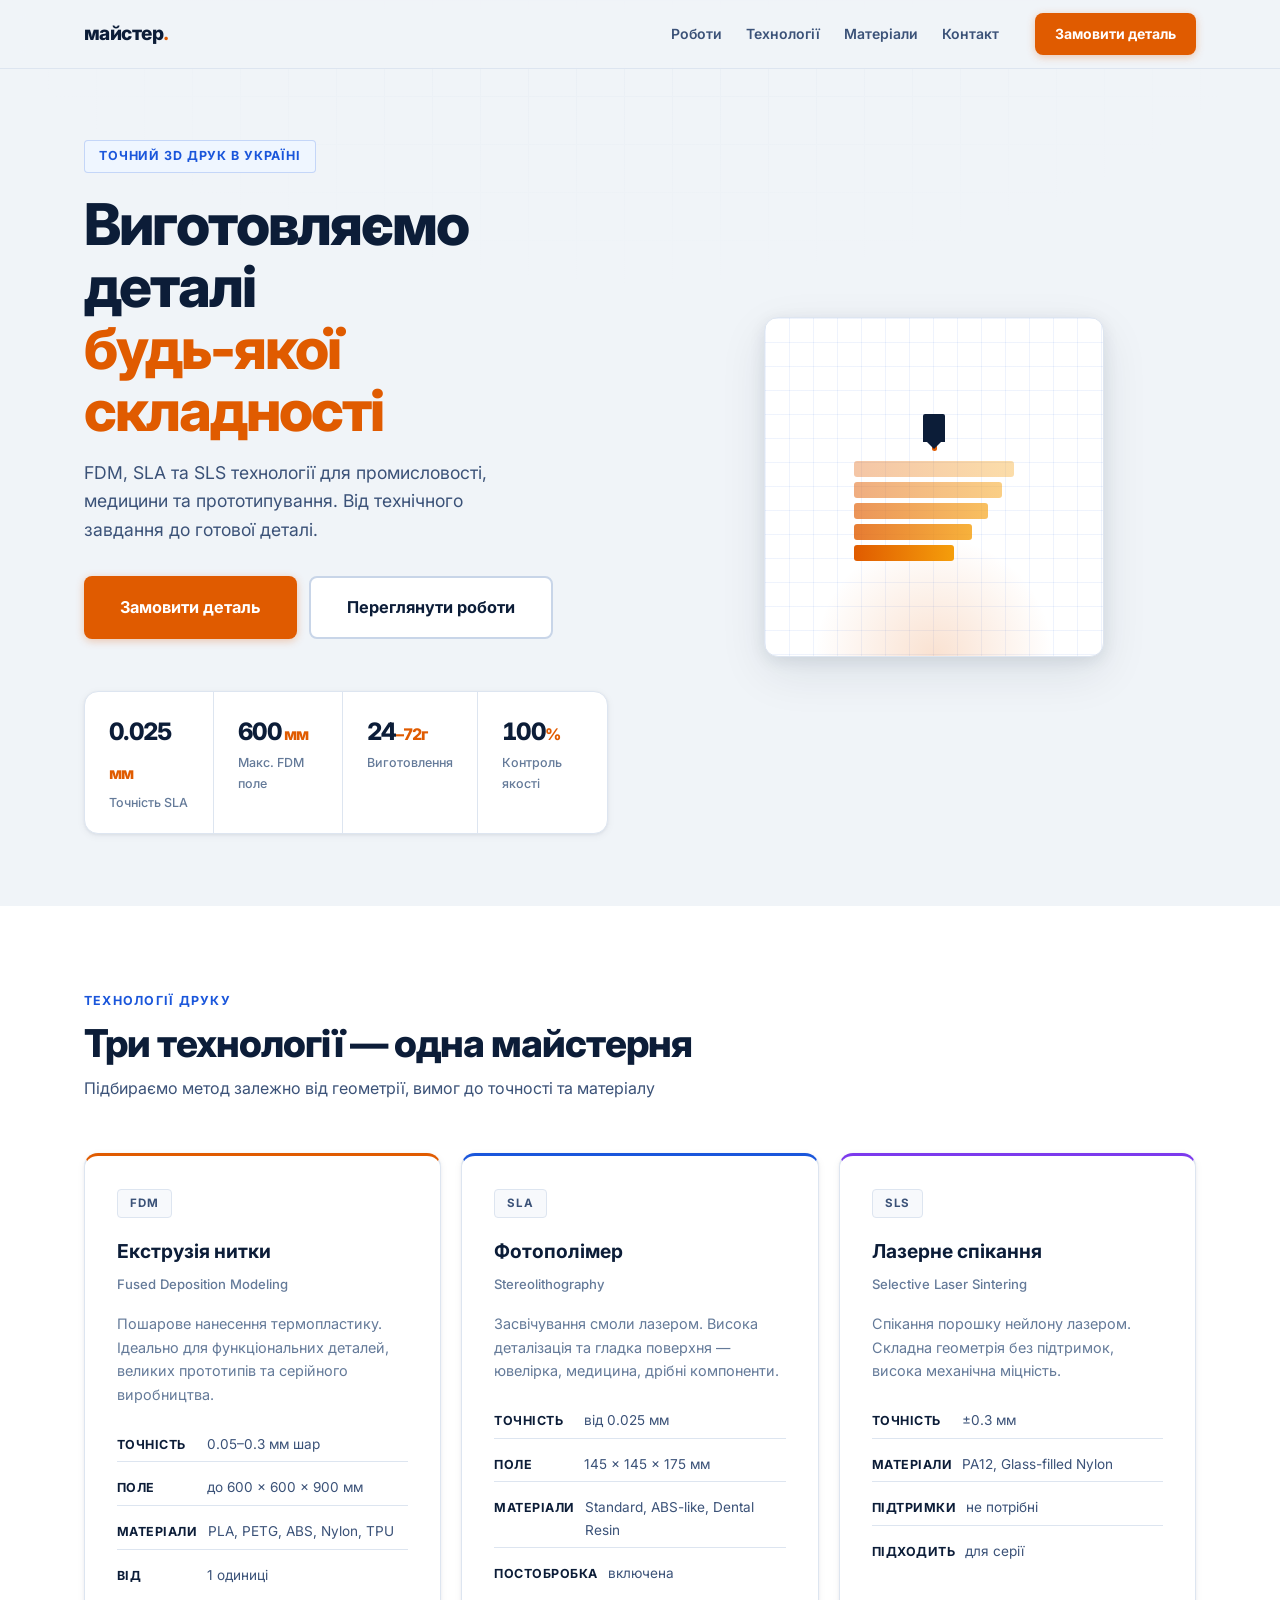
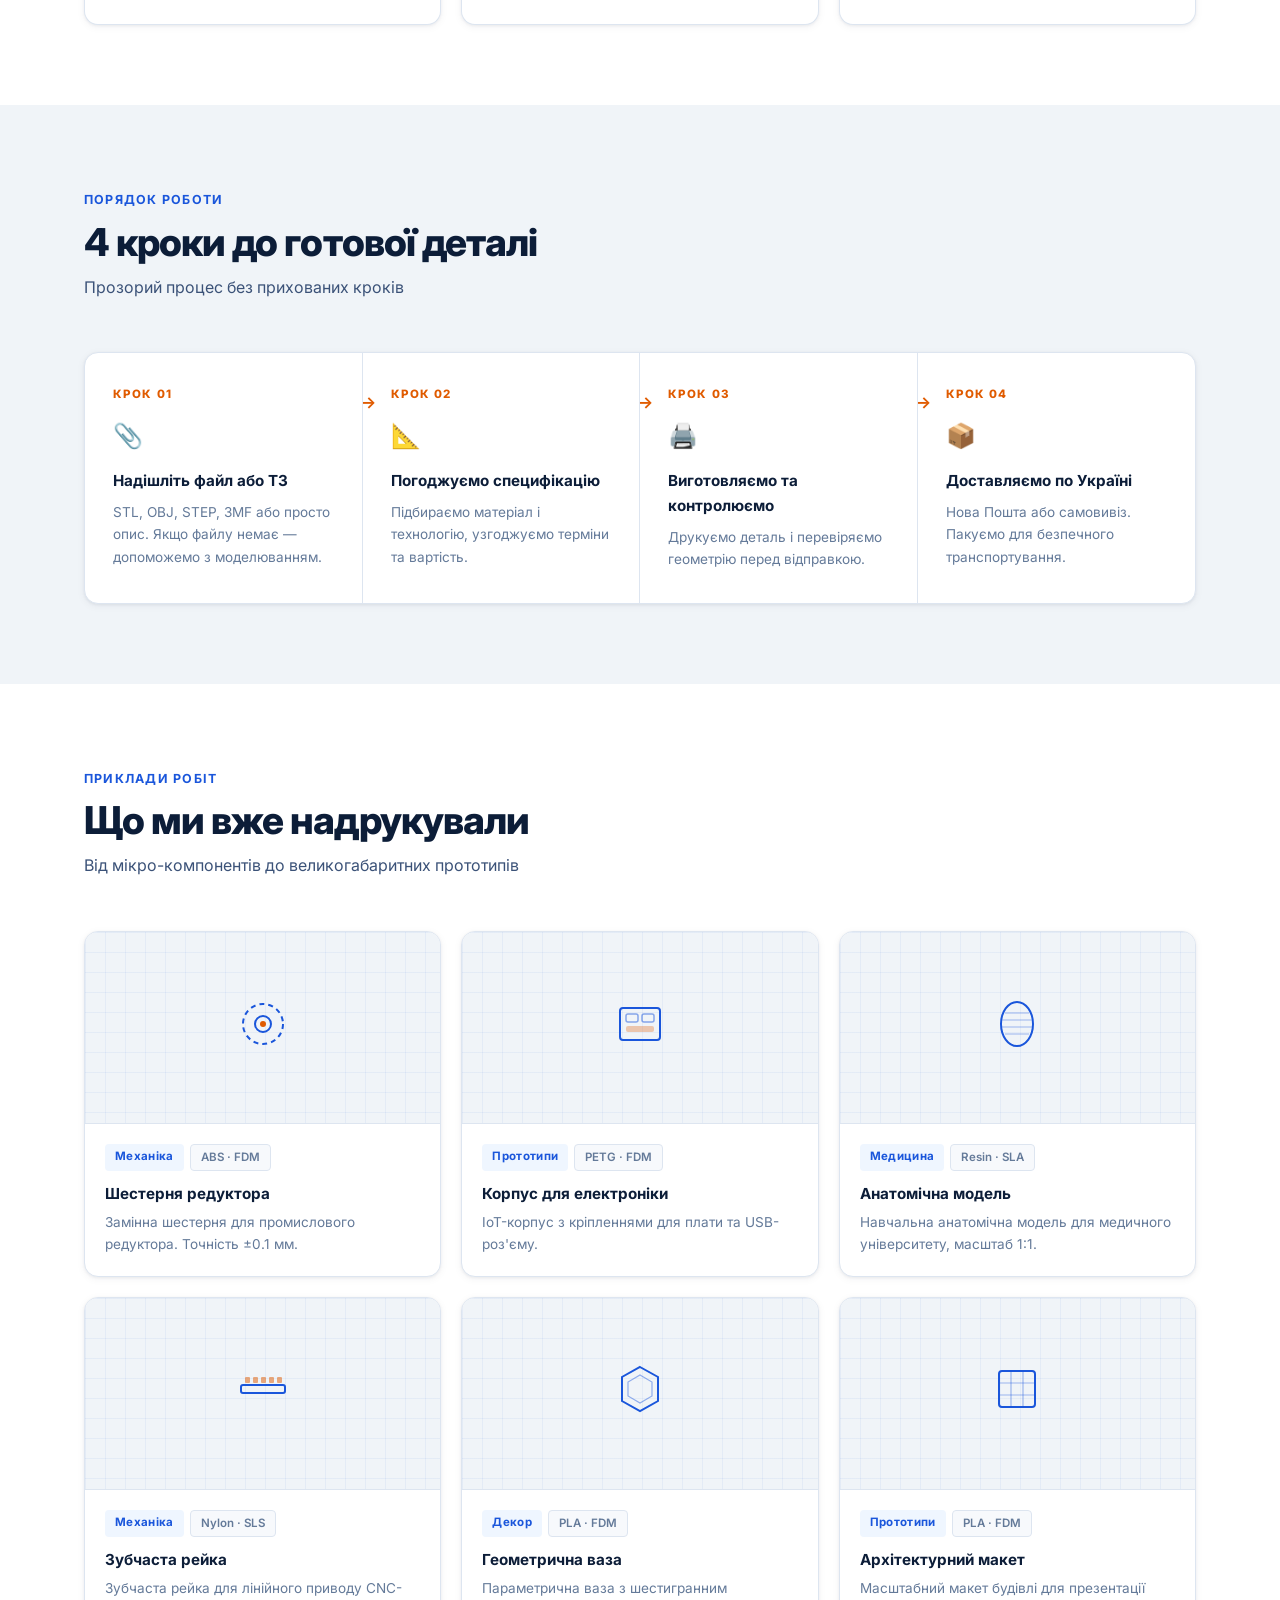
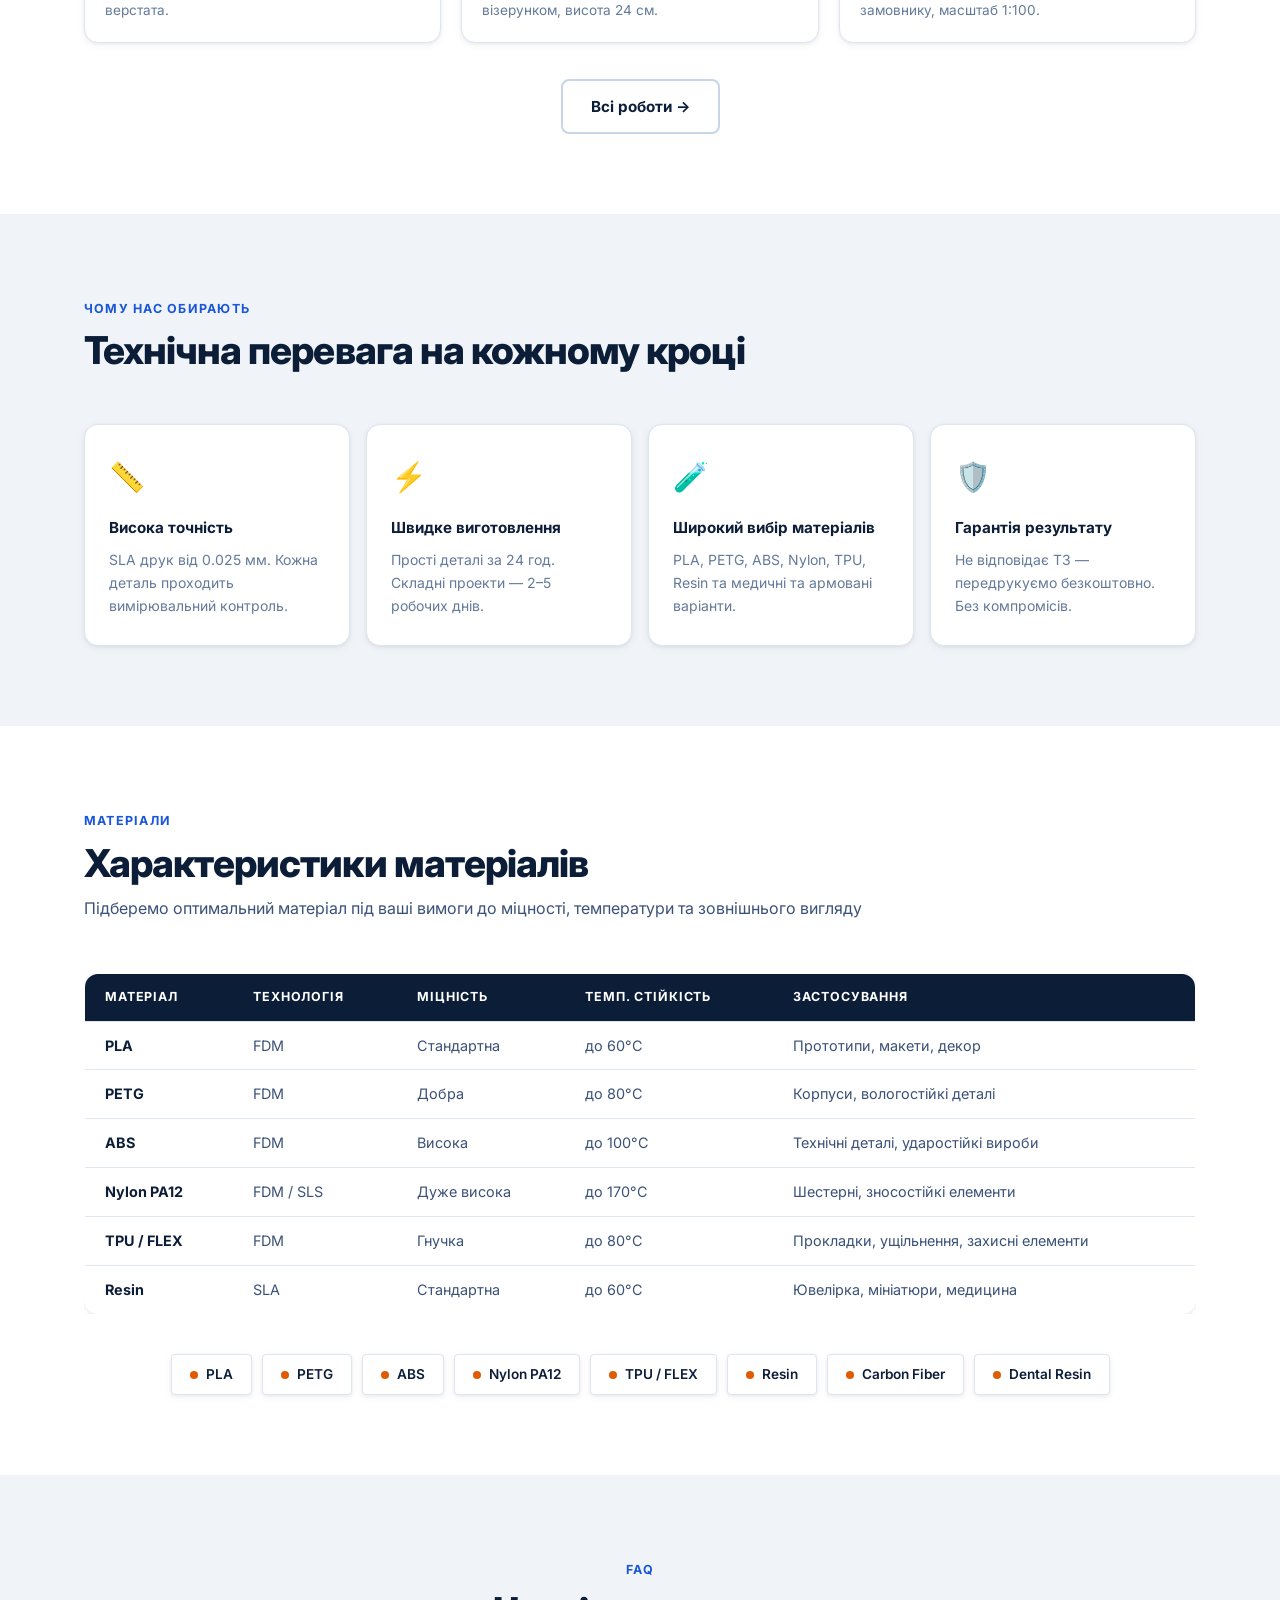
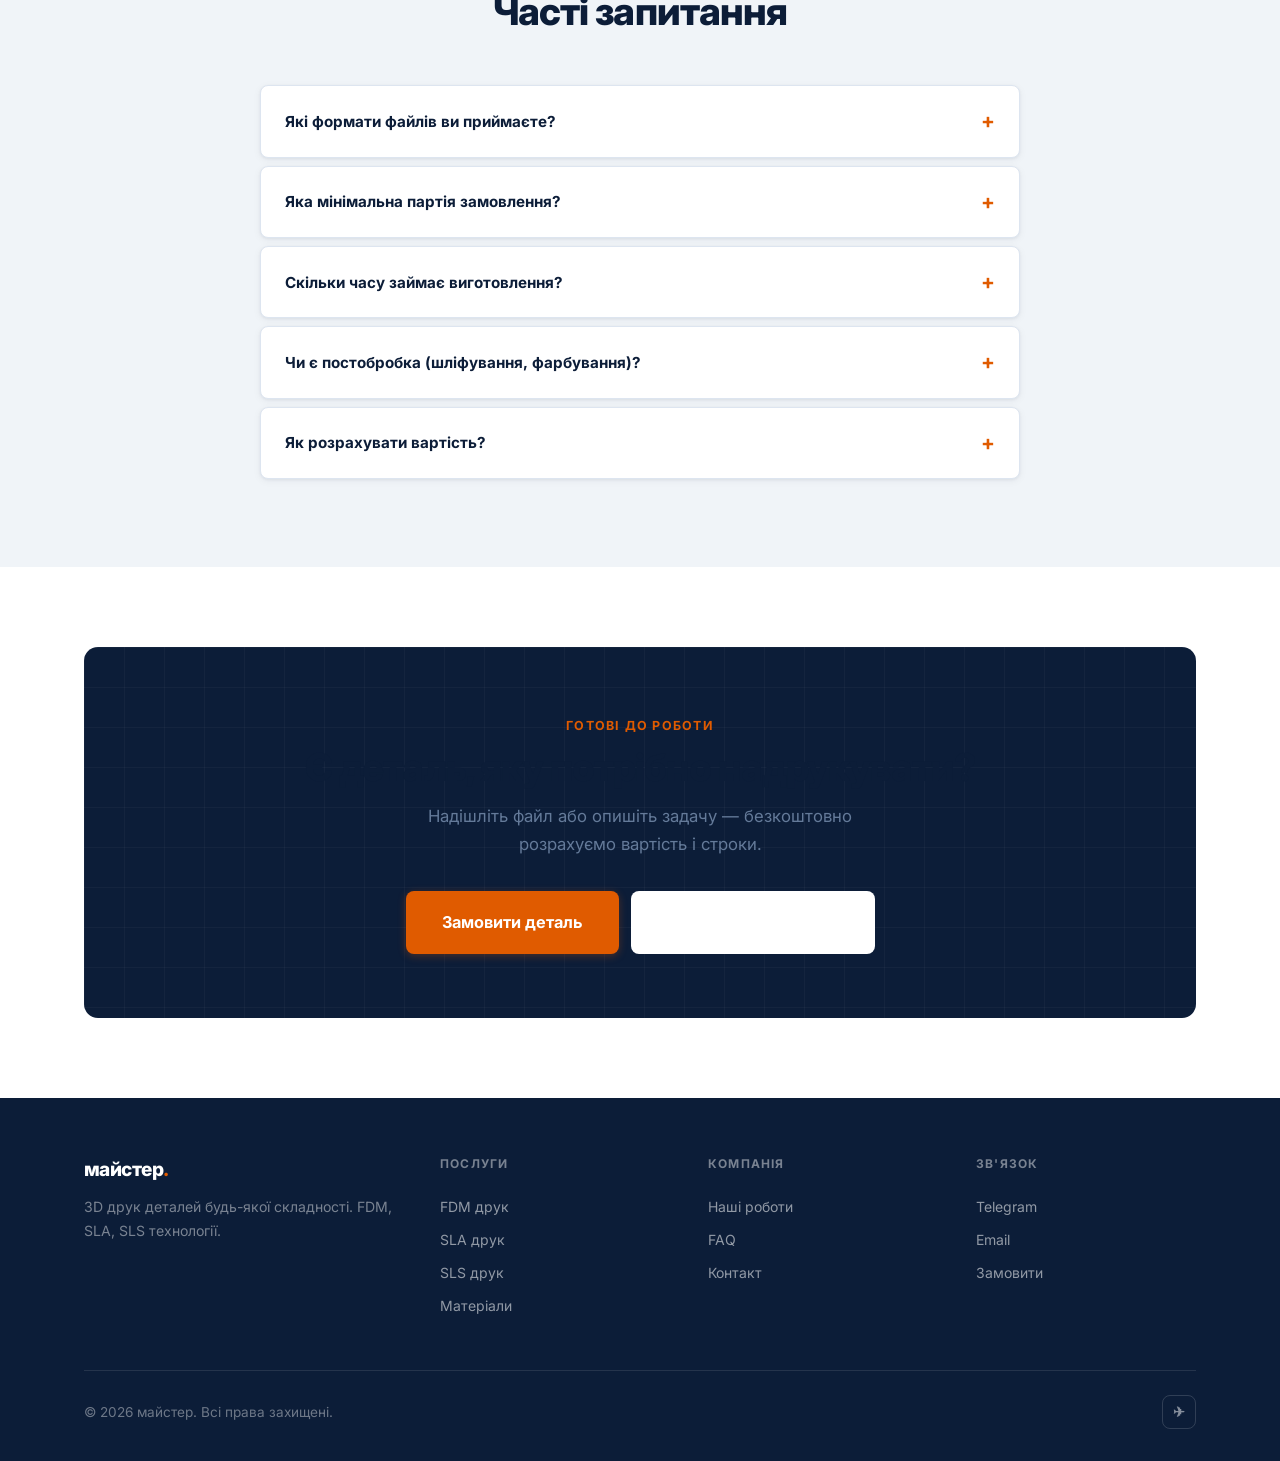
==== commit bfde0771: "redesign: light engineering theme (white surface, navy dark, technical blue + orange) Replace dark m" ====
--- a/index.html
+++ b/index.html
@@ -7,7 +7,7 @@
   <meta name="description" content="Виготовляємо 3D деталі на замовлення: FDM, SLA, SLS друк. Точність до 0.025 мм. Доставка по Україні. Прототипи, механічні деталі, декор." />
   <link rel="preconnect" href="https://fonts.googleapis.com" />
   <link rel="preconnect" href="https://fonts.gstatic.com" crossorigin />
-  <link href="https://fonts.googleapis.com/css2?family=Inter:wght@300;400;500;600;700;800&display=swap" rel="stylesheet" />
+  <link href="https://fonts.googleapis.com/css2?family=Inter:wght@400;500;600;700;800&display=swap" rel="stylesheet" />
   <link rel="icon" href="assets/favicon.svg" type="image/svg+xml" />
   <link rel="stylesheet" href="css/style.css" />
 </head>
@@ -19,8 +19,8 @@
     <a href="index.html" class="nav__logo">майстер<span>.</span></a>
     <nav class="nav__links">
       <a href="works.html" data-nav="works">Роботи</a>
-      <a href="index.html#technologies" data-nav="home">Технології</a>
-      <a href="index.html#materials" data-nav="home">Матеріали</a>
+      <a href="index.html#technologies">Технології</a>
+      <a href="index.html#materials">Матеріали</a>
       <a href="contact.html" data-nav="contact">Контакт</a>
     </nav>
     <div class="nav__actions">
@@ -29,40 +29,39 @@
     <button class="nav__burger" id="burger" aria-label="Меню"><span></span><span></span><span></span></button>
   </div>
   <div class="nav__mobile" id="mobileMenu">
-    <a href="works.html" data-nav="works">Роботи</a>
+    <a href="works.html">Роботи</a>
     <a href="index.html#technologies">Технології</a>
     <a href="index.html#materials">Матеріали</a>
-    <a href="contact.html" data-nav="contact">Контакт</a>
+    <a href="contact.html">Контакт</a>
     <a href="contact.html" class="btn btn--primary">Замовити деталь</a>
   </div>
 </header>
 
 <!-- HERO -->
 <section class="hero">
-  <div class="hero__bg"></div>
   <div class="container hero__inner">
     <div>
       <div class="hero__tag">Точний 3D друк в Україні</div>
-      <h1>Друкуємо деталі<br><em>будь-якої складності</em></h1>
-      <p class="hero__sub">FDM, SLA та SLS технології. Від прототипу до серійної деталі. Точність до&nbsp;0.025&nbsp;мм, доставка по всій Україні.</p>
+      <h1>Виготовляємо деталі<br><em>будь-якої складності</em></h1>
+      <p class="hero__sub">FDM, SLA та SLS технології для промисловості, медицини та прототипування. Від технічного завдання до готової деталі.</p>
       <div class="hero__ctas">
         <a href="contact.html" class="btn btn--primary btn--lg">Замовити деталь</a>
-        <a href="works.html" class="btn btn--ghost btn--lg">Переглянути роботи</a>
-      </div>
-      <div class="hero__stats">
-        <div>
-          <div class="hero__stat-val">0.025<span>мм</span></div>
+        <a href="works.html" class="btn btn--outline btn--lg">Переглянути роботи</a>
+      </div>
+      <div class="hero__stats reveal">
+        <div class="hero__stat">
+          <div class="hero__stat-val">0.025<span> мм</span></div>
           <div class="hero__stat-lab">Точність SLA</div>
         </div>
-        <div>
-          <div class="hero__stat-val">600<span>мм</span></div>
-          <div class="hero__stat-lab">Макс. розмір FDM</div>
-        </div>
-        <div>
+        <div class="hero__stat">
+          <div class="hero__stat-val">600<span> мм</span></div>
+          <div class="hero__stat-lab">Макс. FDM поле</div>
+        </div>
+        <div class="hero__stat">
           <div class="hero__stat-val">24<span>–72г</span></div>
           <div class="hero__stat-lab">Виготовлення</div>
         </div>
-        <div>
+        <div class="hero__stat">
           <div class="hero__stat-val">100<span>%</span></div>
           <div class="hero__stat-lab">Контроль якості</div>
         </div>
@@ -72,15 +71,15 @@
     <div class="hero__visual">
       <div class="hero__box">
         <div class="hero__box-glow"></div>
-        <div>
+        <div class="hero__print-anim">
           <div class="hero__nozzle"></div>
           <div class="hero__drop"></div>
-          <div class="hero__layers" style="margin-top:12px">
-            <div class="hero__layer" style="width:160px"></div>
-            <div class="hero__layer" style="width:145px"></div>
-            <div class="hero__layer" style="width:130px"></div>
-            <div class="hero__layer" style="width:112px"></div>
-            <div class="hero__layer" style="width:96px"></div>
+          <div class="hero__layers" style="margin-top:10px">
+            <div class="hero__layer" style="width:160px;opacity:.35"></div>
+            <div class="hero__layer" style="width:148px;opacity:.5"></div>
+            <div class="hero__layer" style="width:134px;opacity:.65"></div>
+            <div class="hero__layer" style="width:118px;opacity:.8"></div>
+            <div class="hero__layer" style="width:100px;opacity:1"></div>
           </div>
         </div>
       </div>
@@ -89,48 +88,48 @@
 </section>
 
 <!-- TECHNOLOGIES -->
-<section class="section" id="technologies">
+<section class="section section--bg" id="technologies">
   <div class="container">
     <div class="section__header reveal">
-      <div class="section__tag">Технології</div>
-      <h2>Три технології друку</h2>
-      <p>Обираємо оптимальний метод залежно від геометрії деталі, вимог до точності та матеріалу</p>
+      <div class="section__tag">Технології друку</div>
+      <h2>Три технології — одна майстерня</h2>
+      <p>Підбираємо метод залежно від геометрії, вимог до точності та матеріалу</p>
     </div>
     <div class="tech-cards">
       <div class="tech-card reveal">
-        <div class="tech-card__icon">⚙️</div>
-        <h3>FDM — Екструзія</h3>
+        <div class="tech-card__badge">FDM</div>
+        <h3>Екструзія нитки</h3>
         <div class="tech-card__sub">Fused Deposition Modeling</div>
-        <p>Пошарове нанесення термопластичного матеріалу. Ідеально для великих деталей та функціональних прототипів.</p>
+        <p>Пошарове нанесення термопластику. Ідеально для функціональних деталей, великих прототипів та серійного виробництва.</p>
         <ul class="tech-card__specs">
-          <li>Точність шару 0.05–0.3 мм</li>
-          <li>Максимальний розмір 600×600×900 мм</li>
-          <li>Матеріали: PLA, PETG, ABS, Nylon, TPU</li>
-          <li>Мінімальна партія від 1 штуки</li>
+          <li><strong>Точність</strong> 0.05–0.3 мм шар</li>
+          <li><strong>Поле</strong> до 600 × 600 × 900 мм</li>
+          <li><strong>Матеріали</strong> PLA, PETG, ABS, Nylon, TPU</li>
+          <li><strong>Від</strong> 1 одиниці</li>
         </ul>
       </div>
       <div class="tech-card reveal" style="transition-delay:.1s">
-        <div class="tech-card__icon">💡</div>
-        <h3>SLA — Фотополімер</h3>
+        <div class="tech-card__badge">SLA</div>
+        <h3>Фотополімер</h3>
         <div class="tech-card__sub">Stereolithography</div>
-        <p>Засвічування фотополімерної смоли лазером. Висока деталізація, гладка поверхня, ідеально для ювелірки і медицини.</p>
+        <p>Засвічування смоли лазером. Висока деталізація та гладка поверхня — ювелірка, медицина, дрібні компоненти.</p>
         <ul class="tech-card__specs">
-          <li>Точність шару від 0.025 мм</li>
-          <li>Максимальний розмір 145×145×175 мм</li>
-          <li>Матеріали: Standard, ABS-like, Dental Resin</li>
-          <li>Постобробка включена</li>
+          <li><strong>Точність</strong> від 0.025 мм</li>
+          <li><strong>Поле</strong> 145 × 145 × 175 мм</li>
+          <li><strong>Матеріали</strong> Standard, ABS-like, Dental Resin</li>
+          <li><strong>Постобробка</strong> включена</li>
         </ul>
       </div>
       <div class="tech-card reveal" style="transition-delay:.2s">
-        <div class="tech-card__icon">🔥</div>
-        <h3>SLS — Лазерне спікання</h3>
+        <div class="tech-card__badge">SLS</div>
+        <h3>Лазерне спікання</h3>
         <div class="tech-card__sub">Selective Laser Sintering</div>
-        <p>Спікання порошкового матеріалу лазером. Складна геометрія без підтримок, висока міцність деталей.</p>
+        <p>Спікання порошку нейлону лазером. Складна геометрія без підтримок, висока механічна міцність.</p>
         <ul class="tech-card__specs">
-          <li>Точність ±0.3 мм</li>
-          <li>Матеріали: PA12 Nylon, Glass-filled Nylon</li>
-          <li>Не потребує підтримок</li>
-          <li>Підходить для серійного виробництва</li>
+          <li><strong>Точність</strong> ±0.3 мм</li>
+          <li><strong>Матеріали</strong> PA12, Glass-filled Nylon</li>
+          <li><strong>Підтримки</strong> не потрібні</li>
+          <li><strong>Підходить</strong> для серії</li>
         </ul>
       </div>
     </div>
@@ -138,48 +137,48 @@
 </section>
 
 <!-- PROCESS -->
-<section class="section section--dark">
+<section class="section">
   <div class="container">
     <div class="section__header reveal">
-      <div class="section__tag">Як це працює</div>
+      <div class="section__tag">Порядок роботи</div>
       <h2>4 кроки до готової деталі</h2>
-      <p>Від заявки до доставки — без зайвого клопоту</p>
+      <p>Прозорий процес без прихованих кроків</p>
     </div>
     <div class="process reveal">
       <div class="process-step">
-        <div class="process-step__num">01</div>
+        <div class="process-step__num">Крок 01</div>
         <div class="process-step__icon">📎</div>
-        <h3>Надішліть файл або опис</h3>
-        <p>Завантажте STL, OBJ, STEP — або просто опишіть деталь. Якщо файлу немає — допоможемо з моделюванням.</p>
+        <h3>Надішліть файл або ТЗ</h3>
+        <p>STL, OBJ, STEP, 3MF або просто опис. Якщо файлу немає — допоможемо з моделюванням.</p>
       </div>
       <div class="process-step">
-        <div class="process-step__num">02</div>
-        <div class="process-step__icon">🎯</div>
-        <h3>Погодимо матеріал і строки</h3>
-        <p>Менеджер уточнить вимоги, підбере оптимальний матеріал і технологію, надасть розрахунок вартості.</p>
+        <div class="process-step__num">Крок 02</div>
+        <div class="process-step__icon">📐</div>
+        <h3>Погоджуємо специфікацію</h3>
+        <p>Підбираємо матеріал і технологію, узгоджуємо терміни та вартість.</p>
       </div>
       <div class="process-step">
-        <div class="process-step__num">03</div>
+        <div class="process-step__num">Крок 03</div>
         <div class="process-step__icon">🖨️</div>
-        <h3>Надрукуємо і перевіримо</h3>
-        <p>Виготовляємо деталь і проводимо контроль якості: вимірювання, перевірку геометрії та поверхні.</p>
+        <h3>Виготовляємо та контролюємо</h3>
+        <p>Друкуємо деталь і перевіряємо геометрію перед відправкою.</p>
       </div>
       <div class="process-step">
-        <div class="process-step__num">04</div>
+        <div class="process-step__num">Крок 04</div>
         <div class="process-step__icon">📦</div>
-        <h3>Доставимо по Україні</h3>
-        <p>Відправляємо Новою поштою або іншим перевізником. Самовивіз також доступний.</p>
+        <h3>Доставляємо по Україні</h3>
+        <p>Нова Пошта або самовивіз. Пакуємо для безпечного транспортування.</p>
       </div>
     </div>
   </div>
 </section>
 
 <!-- WORKS PREVIEW -->
-<section class="section">
+<section class="section section--bg">
   <div class="container">
     <div class="section__header reveal">
-      <div class="section__tag">Наші роботи</div>
-      <h2>Приклади виготовлених деталей</h2>
+      <div class="section__tag">Приклади робіт</div>
+      <h2>Що ми вже надрукували</h2>
       <p>Від мікро-компонентів до великогабаритних прототипів</p>
     </div>
     <div class="works-grid">
@@ -187,231 +186,287 @@
         <div class="work-card__img">
           <div class="work-card__img-placeholder">
             <svg width="64" height="64" viewBox="0 0 64 64" fill="none">
-              <circle cx="32" cy="32" r="20" stroke="#f97316" stroke-width="2.5" fill="none" stroke-dasharray="4 4"/>
-              <circle cx="32" cy="32" r="8" stroke="#f97316" stroke-width="2.5" fill="none"/>
-              <line x1="32" y1="12" x2="32" y2="52" stroke="#f97316" stroke-width="1.5" opacity=".3"/>
-              <line x1="12" y1="32" x2="52" y2="32" stroke="#f97316" stroke-width="1.5" opacity=".3"/>
+              <circle cx="32" cy="32" r="20" stroke="#1a56db" stroke-width="2" fill="none" stroke-dasharray="5 4"/>
+              <circle cx="32" cy="32" r="8" stroke="#1a56db" stroke-width="2" fill="none"/>
+              <circle cx="32" cy="32" r="3" fill="#e05b00"/>
             </svg>
           </div>
         </div>
         <div class="work-card__info">
           <div class="work-card__tags">
             <span class="work-card__tag">Механіка</span>
-            <span class="work-card__mat">ABS</span>
+            <span class="work-card__mat">ABS · FDM</span>
           </div>
           <h3>Шестерня редуктора</h3>
-          <p>Замінна шестерня для промислового редуктора, точність ±0.1 мм</p>
-        </div>
-      </div>
-
-      <div class="work-card reveal" style="transition-delay:.1s" data-cat="prototypes">
+          <p>Замінна шестерня для промислового редуктора. Точність ±0.1 мм.</p>
+        </div>
+      </div>
+
+      <div class="work-card reveal" style="transition-delay:.07s" data-cat="prototypes">
         <div class="work-card__img">
           <div class="work-card__img-placeholder">
             <svg width="64" height="64" viewBox="0 0 64 64" fill="none">
-              <rect x="12" y="16" width="40" height="32" rx="4" stroke="#f97316" stroke-width="2.5" fill="none"/>
-              <rect x="18" y="22" width="14" height="10" rx="2" stroke="#f97316" stroke-width="1.5" fill="none" opacity=".5"/>
-              <rect x="36" y="22" width="10" height="20" rx="2" stroke="#f97316" stroke-width="1.5" fill="none" opacity=".5"/>
+              <rect x="12" y="16" width="40" height="32" rx="3" stroke="#1a56db" stroke-width="2" fill="none"/>
+              <rect x="18" y="22" width="12" height="8" rx="2" stroke="#1a56db" stroke-width="1.5" fill="none" opacity=".5"/>
+              <rect x="34" y="22" width="12" height="8" rx="2" stroke="#1a56db" stroke-width="1.5" fill="none" opacity=".5"/>
+              <rect x="18" y="34" width="28" height="6" rx="2" fill="#e05b00" opacity=".3"/>
             </svg>
           </div>
         </div>
         <div class="work-card__info">
           <div class="work-card__tags">
             <span class="work-card__tag">Прототипи</span>
-            <span class="work-card__mat">PETG</span>
+            <span class="work-card__mat">PETG · FDM</span>
           </div>
           <h3>Корпус для електроніки</h3>
-          <p>Прототип корпусу IoT-пристрою з кріпленнями для плати та вентиляційними отворами</p>
-        </div>
-      </div>
-
-      <div class="work-card reveal" style="transition-delay:.2s" data-cat="medical">
+          <p>IoT-корпус з кріпленнями для плати та USB-роз'єму.</p>
+        </div>
+      </div>
+
+      <div class="work-card reveal" style="transition-delay:.14s" data-cat="medical">
         <div class="work-card__img">
           <div class="work-card__img-placeholder">
             <svg width="64" height="64" viewBox="0 0 64 64" fill="none">
-              <ellipse cx="32" cy="32" rx="16" ry="22" stroke="#f97316" stroke-width="2.5" fill="none"/>
-              <line x1="20" y1="20" x2="44" y2="20" stroke="#f97316" stroke-width="1.5" opacity=".4"/>
-              <line x1="16" y1="28" x2="48" y2="28" stroke="#f97316" stroke-width="1.5" opacity=".4"/>
-              <line x1="16" y1="36" x2="48" y2="36" stroke="#f97316" stroke-width="1.5" opacity=".4"/>
-              <line x1="20" y1="44" x2="44" y2="44" stroke="#f97316" stroke-width="1.5" opacity=".4"/>
+              <ellipse cx="32" cy="32" rx="16" ry="22" stroke="#1a56db" stroke-width="2" fill="none"/>
+              <line x1="20" y1="21" x2="44" y2="21" stroke="#1a56db" stroke-width="1.2" opacity=".4"/>
+              <line x1="16" y1="28" x2="48" y2="28" stroke="#1a56db" stroke-width="1.2" opacity=".4"/>
+              <line x1="16" y1="35" x2="48" y2="35" stroke="#1a56db" stroke-width="1.2" opacity=".4"/>
+              <line x1="20" y1="42" x2="44" y2="42" stroke="#1a56db" stroke-width="1.2" opacity=".4"/>
             </svg>
           </div>
         </div>
         <div class="work-card__info">
           <div class="work-card__tags">
             <span class="work-card__tag">Медицина</span>
-            <span class="work-card__mat">Resin</span>
+            <span class="work-card__mat">Resin · SLA</span>
           </div>
           <h3>Анатомічна модель</h3>
-          <p>Навчальна анатомічна модель для медичного університету, SLA друк з фотополімеру</p>
-        </div>
-      </div>
-
-      <div class="work-card reveal" data-cat="decor">
+          <p>Навчальна анатомічна модель для медичного університету, масштаб 1:1.</p>
+        </div>
+      </div>
+
+      <div class="work-card reveal" data-cat="mechanics">
         <div class="work-card__img">
           <div class="work-card__img-placeholder">
             <svg width="64" height="64" viewBox="0 0 64 64" fill="none">
-              <polygon points="32,10 50,20 50,44 32,54 14,44 14,20" stroke="#f97316" stroke-width="2.5" fill="none"/>
-              <polygon points="32,18 44,25 44,39 32,46 20,39 20,25" stroke="#f97316" stroke-width="1.5" fill="none" opacity=".5"/>
+              <rect x="10" y="28" width="44" height="8" rx="2" stroke="#1a56db" stroke-width="2" fill="none"/>
+              <rect x="14" y="20" width="5" height="6" rx="1" fill="#e05b00" opacity=".5"/>
+              <rect x="22" y="20" width="5" height="6" rx="1" fill="#e05b00" opacity=".5"/>
+              <rect x="30" y="20" width="5" height="6" rx="1" fill="#e05b00" opacity=".5"/>
+              <rect x="38" y="20" width="5" height="6" rx="1" fill="#e05b00" opacity=".5"/>
+              <rect x="46" y="20" width="5" height="6" rx="1" fill="#e05b00" opacity=".5"/>
+            </svg>
+          </div>
+        </div>
+        <div class="work-card__info">
+          <div class="work-card__tags">
+            <span class="work-card__tag">Механіка</span>
+            <span class="work-card__mat">Nylon · SLS</span>
+          </div>
+          <h3>Зубчаста рейка</h3>
+          <p>Зубчаста рейка для лінійного приводу CNC-верстата.</p>
+        </div>
+      </div>
+
+      <div class="work-card reveal" style="transition-delay:.07s" data-cat="decor">
+        <div class="work-card__img">
+          <div class="work-card__img-placeholder">
+            <svg width="64" height="64" viewBox="0 0 64 64" fill="none">
+              <polygon points="32,10 50,20 50,44 32,54 14,44 14,20" stroke="#1a56db" stroke-width="2" fill="none"/>
+              <polygon points="32,18 44,25 44,39 32,46 20,39 20,25" stroke="#1a56db" stroke-width="1.2" fill="none" opacity=".45"/>
             </svg>
           </div>
         </div>
         <div class="work-card__info">
           <div class="work-card__tags">
             <span class="work-card__tag">Декор</span>
-            <span class="work-card__mat">PLA</span>
+            <span class="work-card__mat">PLA · FDM</span>
           </div>
           <h3>Геометрична ваза</h3>
-          <p>Декоративна ваза з параметричним геометричним візерунком, матове покриття</p>
-        </div>
-      </div>
-
-      <div class="work-card reveal" style="transition-delay:.1s" data-cat="mechanics">
+          <p>Параметрична ваза з шестигранним візерунком, висота 24 см.</p>
+        </div>
+      </div>
+
+      <div class="work-card reveal" style="transition-delay:.14s" data-cat="prototypes">
         <div class="work-card__img">
           <div class="work-card__img-placeholder">
             <svg width="64" height="64" viewBox="0 0 64 64" fill="none">
-              <rect x="10" y="28" width="44" height="8" rx="2" stroke="#f97316" stroke-width="2.5" fill="none"/>
-              <rect x="14" y="22" width="4" height="4" stroke="#f97316" stroke-width="1.5" fill="none" opacity=".6"/>
-              <rect x="22" y="22" width="4" height="4" stroke="#f97316" stroke-width="1.5" fill="none" opacity=".6"/>
-              <rect x="30" y="22" width="4" height="4" stroke="#f97316" stroke-width="1.5" fill="none" opacity=".6"/>
-              <rect x="38" y="22" width="4" height="4" stroke="#f97316" stroke-width="1.5" fill="none" opacity=".6"/>
-              <rect x="46" y="22" width="4" height="4" stroke="#f97316" stroke-width="1.5" fill="none" opacity=".6"/>
-            </svg>
-          </div>
-        </div>
-        <div class="work-card__info">
-          <div class="work-card__tags">
-            <span class="work-card__tag">Механіка</span>
-            <span class="work-card__mat">Nylon</span>
-          </div>
-          <h3>Зубчаста рейка</h3>
-          <p>Зубчаста рейка для лінійного переміщення, нейлон SLS, підвищена зносостійкість</p>
-        </div>
-      </div>
-
-      <div class="work-card reveal" style="transition-delay:.2s" data-cat="prototypes">
-        <div class="work-card__img">
-          <div class="work-card__img-placeholder">
-            <svg width="64" height="64" viewBox="0 0 64 64" fill="none">
-              <rect x="14" y="14" width="36" height="36" rx="4" stroke="#f97316" stroke-width="2.5" fill="none"/>
-              <line x1="14" y1="26" x2="50" y2="26" stroke="#f97316" stroke-width="1.5" opacity=".5"/>
-              <line x1="14" y1="38" x2="50" y2="38" stroke="#f97316" stroke-width="1.5" opacity=".5"/>
-              <line x1="26" y1="14" x2="26" y2="50" stroke="#f97316" stroke-width="1.5" opacity=".5"/>
-              <line x1="38" y1="14" x2="38" y2="50" stroke="#f97316" stroke-width="1.5" opacity=".5"/>
+              <rect x="14" y="14" width="36" height="36" rx="3" stroke="#1a56db" stroke-width="2" fill="none"/>
+              <line x1="14" y1="26" x2="50" y2="26" stroke="#1a56db" stroke-width="1.2" opacity=".4"/>
+              <line x1="14" y1="38" x2="50" y2="38" stroke="#1a56db" stroke-width="1.2" opacity=".4"/>
+              <line x1="26" y1="14" x2="26" y2="50" stroke="#1a56db" stroke-width="1.2" opacity=".4"/>
+              <line x1="38" y1="14" x2="38" y2="50" stroke="#1a56db" stroke-width="1.2" opacity=".4"/>
             </svg>
           </div>
         </div>
         <div class="work-card__info">
           <div class="work-card__tags">
             <span class="work-card__tag">Прототипи</span>
-            <span class="work-card__mat">PLA</span>
+            <span class="work-card__mat">PLA · FDM</span>
           </div>
           <h3>Архітектурний макет</h3>
-          <p>Масштабний макет будівлі для презентації замовнику, масштаб 1:100</p>
-        </div>
-      </div>
-    </div>
-    <div style="text-align:center;margin-top:40px">
-      <a href="works.html" class="btn btn--ghost">Переглянути всі роботи →</a>
+          <p>Масштабний макет будівлі для презентації замовнику, масштаб 1:100.</p>
+        </div>
+      </div>
+    </div>
+    <div style="text-align:center;margin-top:36px">
+      <a href="works.html" class="btn btn--outline">Всі роботи →</a>
     </div>
   </div>
 </section>
 
 <!-- ADVANTAGES -->
-<section class="section section--dark">
+<section class="section">
   <div class="container">
     <div class="section__header reveal">
-      <div class="section__tag">Чому ми</div>
-      <h2>Якість без компромісів</h2>
+      <div class="section__tag">Чому нас обирають</div>
+      <h2>Технічна перевага на кожному кроці</h2>
     </div>
     <div class="advantages">
       <div class="advantage-card reveal">
-        <div class="advantage-card__ico">🎯</div>
+        <div class="advantage-card__ico">📏</div>
         <h3>Висока точність</h3>
-        <p>SLA друк з точністю до 0.025 мм. Деталі відповідають кресленням і технічним вимогам.</p>
-      </div>
-      <div class="advantage-card reveal" style="transition-delay:.08s">
+        <p>SLA друк від 0.025 мм. Кожна деталь проходить вимірювальний контроль.</p>
+      </div>
+      <div class="advantage-card reveal" style="transition-delay:.07s">
         <div class="advantage-card__ico">⚡</div>
         <h3>Швидке виготовлення</h3>
-        <p>Прості деталі — за 24 години. Складні проекти — від 2 до 5 робочих днів.</p>
-      </div>
-      <div class="advantage-card reveal" style="transition-delay:.16s">
+        <p>Прості деталі за 24 год. Складні проекти — 2–5 робочих днів.</p>
+      </div>
+      <div class="advantage-card reveal" style="transition-delay:.14s">
         <div class="advantage-card__ico">🧪</div>
         <h3>Широкий вибір матеріалів</h3>
-        <p>PLA, PETG, ABS, Nylon, TPU, Resin та спеціалізовані матеріали для медицини і промисловості.</p>
-      </div>
-      <div class="advantage-card reveal" style="transition-delay:.24s">
+        <p>PLA, PETG, ABS, Nylon, TPU, Resin та медичні та армовані варіанти.</p>
+      </div>
+      <div class="advantage-card reveal" style="transition-delay:.21s">
         <div class="advantage-card__ico">🛡️</div>
-        <h3>Контроль якості</h3>
-        <p>Кожна деталь проходить вимірювальний контроль перед відправкою замовнику.</p>
-      </div>
-    </div>
-  </div>
-</section>
-
-<!-- MATERIALS -->
-<section class="section" id="materials">
+        <h3>Гарантія результату</h3>
+        <p>Не відповідає ТЗ — передрукуємо безкоштовно. Без компромісів.</p>
+      </div>
+    </div>
+  </div>
+</section>
+
+<!-- SPEC TABLE -->
+<section class="section section--bg" id="materials">
   <div class="container">
     <div class="section__header reveal">
       <div class="section__tag">Матеріали</div>
-      <h2>Широкий вибір матеріалів</h2>
-      <p>Підберемо оптимальний матеріал під ваші вимоги до міцності, гнучкості, температурної стійкості та зовнішнього вигляду</p>
+      <h2>Характеристики матеріалів</h2>
+      <p>Підберемо оптимальний матеріал під ваші вимоги до міцності, температури та зовнішнього вигляду</p>
+    </div>
+    <div class="reveal" style="overflow-x:auto">
+      <table class="spec-table">
+        <thead>
+          <tr>
+            <th>Матеріал</th>
+            <th>Технологія</th>
+            <th>Міцність</th>
+            <th>Темп. стійкість</th>
+            <th>Застосування</th>
+          </tr>
+        </thead>
+        <tbody>
+          <tr>
+            <td>PLA</td>
+            <td>FDM</td>
+            <td>Стандартна</td>
+            <td>до 60°C</td>
+            <td>Прототипи, макети, декор</td>
+          </tr>
+          <tr>
+            <td>PETG</td>
+            <td>FDM</td>
+            <td>Добра</td>
+            <td>до 80°C</td>
+            <td>Корпуси, вологостійкі деталі</td>
+          </tr>
+          <tr>
+            <td>ABS</td>
+            <td>FDM</td>
+            <td>Висока</td>
+            <td>до 100°C</td>
+            <td>Технічні деталі, ударостійкі вироби</td>
+          </tr>
+          <tr>
+            <td>Nylon PA12</td>
+            <td>FDM / SLS</td>
+            <td>Дуже висока</td>
+            <td>до 170°C</td>
+            <td>Шестерні, зносостійкі елементи</td>
+          </tr>
+          <tr>
+            <td>TPU / FLEX</td>
+            <td>FDM</td>
+            <td>Гнучка</td>
+            <td>до 80°C</td>
+            <td>Прокладки, ущільнення, захисні елементи</td>
+          </tr>
+          <tr>
+            <td>Resin</td>
+            <td>SLA</td>
+            <td>Стандартна</td>
+            <td>до 60°C</td>
+            <td>Ювелірка, мініатюри, медицина</td>
+          </tr>
+        </tbody>
+      </table>
     </div>
     <div class="materials-strip reveal">
-      <div class="mat-chip"><span class="mat-chip__dot"></span>PLA — базовий</div>
-      <div class="mat-chip"><span class="mat-chip__dot"></span>PETG — вологостійкий</div>
-      <div class="mat-chip"><span class="mat-chip__dot"></span>ABS — ударостійкий</div>
-      <div class="mat-chip"><span class="mat-chip__dot"></span>Nylon — зносостійкий</div>
-      <div class="mat-chip"><span class="mat-chip__dot"></span>TPU / FLEX — гнучкий</div>
-      <div class="mat-chip"><span class="mat-chip__dot"></span>Resin — висока деталізація</div>
-      <div class="mat-chip"><span class="mat-chip__dot"></span>Carbon Fiber — армований</div>
-      <div class="mat-chip"><span class="mat-chip__dot"></span>Dental Resin — медичний</div>
-    </div>
-    <p style="text-align:center;margin-top:24px;font-size:.9rem">Не знаєте який матеріал обрати? <a href="contact.html" style="color:var(--accent)">Запитайте у нас</a> — підберемо безкоштовно.</p>
+      <div class="mat-chip"><span class="mat-chip__dot"></span>PLA</div>
+      <div class="mat-chip"><span class="mat-chip__dot"></span>PETG</div>
+      <div class="mat-chip"><span class="mat-chip__dot"></span>ABS</div>
+      <div class="mat-chip"><span class="mat-chip__dot"></span>Nylon PA12</div>
+      <div class="mat-chip"><span class="mat-chip__dot"></span>TPU / FLEX</div>
+      <div class="mat-chip"><span class="mat-chip__dot"></span>Resin</div>
+      <div class="mat-chip"><span class="mat-chip__dot"></span>Carbon Fiber</div>
+      <div class="mat-chip"><span class="mat-chip__dot"></span>Dental Resin</div>
+    </div>
   </div>
 </section>
 
 <!-- FAQ -->
-<section class="section section--dark" id="faq">
-  <div class="container">
-    <div class="section__header reveal">
+<section class="section" id="faq">
+  <div class="container">
+    <div class="section__header center reveal">
       <div class="section__tag">FAQ</div>
       <h2>Часті запитання</h2>
     </div>
     <div class="faq reveal">
       <div class="faq__item">
         <button class="faq__q"><span>Які формати файлів ви приймаєте?</span><span class="faq__icon">+</span></button>
-        <div class="faq__a"><div class="faq__a-inner">Приймаємо STL, OBJ, STEP/STP, 3MF, IGES. Якщо у вас немає 3D моделі — опишіть деталь або надішліть фото, ескіз чи креслення. Наші інженери нададуть консультацію.</div></div>
+        <div class="faq__a"><div class="faq__a-inner">Приймаємо STL, OBJ, STEP/STP, 3MF, IGES. Якщо файлу немає — надішліть фото, ескіз або опишіть деталь. Наші інженери нададуть консультацію і за потреби допоможуть із 3D-моделюванням.</div></div>
       </div>
       <div class="faq__item">
         <button class="faq__q"><span>Яка мінімальна партія замовлення?</span><span class="faq__icon">+</span></button>
-        <div class="faq__a"><div class="faq__a-inner">Мінімальна партія — 1 одиниця. Ми однаково охоче беремося за одиничні вироби та серійне виготовлення. Вартість одиниці при великих тиражах буде нижчою.</div></div>
+        <div class="faq__a"><div class="faq__a-inner">Від 1 одиниці. Беремося за одиничні вироби і серійне виготовлення. При збільшенні партії — нижча собівартість одиниці.</div></div>
       </div>
       <div class="faq__item">
         <button class="faq__q"><span>Скільки часу займає виготовлення?</span><span class="faq__icon">+</span></button>
-        <div class="faq__a"><div class="faq__a-inner">Прості деталі FDM/SLA — 24–48 годин. Складні проекти або великі партії — 3–7 робочих днів. Точний термін повідомляємо після аналізу вашого файлу.</div></div>
+        <div class="faq__a"><div class="faq__a-inner">FDM/SLA прості деталі — 24–48 год. Складні проекти або великі партії — 3–7 робочих днів. Точний термін повідомляємо після аналізу файлу.</div></div>
       </div>
       <div class="faq__item">
         <button class="faq__q"><span>Чи є постобробка (шліфування, фарбування)?</span><span class="faq__icon">+</span></button>
-        <div class="faq__a"><div class="faq__a-inner">Так. Ми пропонуємо шліфування, заливку та фарбування деталей. Також доступне просочення для підвищення міцності і водостійкості. Деталі уточнюйте під час замовлення.</div></div>
+        <div class="faq__a"><div class="faq__a-inner">Так. Виконуємо шліфування, ґрунтування та фарбування. Також доступне просочення смолою для підвищення міцності і водостійкості FDM деталей. Уточніть при замовленні.</div></div>
       </div>
       <div class="faq__item">
-        <button class="faq__q"><span>Як дізнатися вартість до замовлення?</span><span class="faq__icon">+</span></button>
-        <div class="faq__a"><div class="faq__a-inner">Надішліть файл або опис деталі у <a href="contact.html" style="color:var(--accent)">формі замовлення</a> або напряму в Telegram. Безкоштовно розрахуємо вартість і запропонуємо оптимальний матеріал протягом 2–4 годин у робочий день.</div></div>
-      </div>
-    </div>
-  </div>
-</section>
-
-<!-- CTA BANNER -->
-<section class="section">
+        <button class="faq__q"><span>Як розрахувати вартість?</span><span class="faq__icon">+</span></button>
+        <div class="faq__a"><div class="faq__a-inner">Надішліть файл або опис у <a href="contact.html" style="color:var(--blue)">формі замовлення</a> або в Telegram. Безкоштовно розрахуємо вартість і строки протягом 2–4 год у робочий день.</div></div>
+      </div>
+    </div>
+  </div>
+</section>
+
+<!-- CTA -->
+<section class="section section--bg">
   <div class="container">
     <div class="cta-banner reveal">
-      <div class="section__tag">Готові почати?</div>
+      <div class="section__tag" style="color:var(--accent)">Готові до роботи</div>
       <h2>Є деталь, яку потрібно надрукувати?</h2>
-      <p>Надішліть файл або опишіть задачу — розрахуємо вартість безкоштовно протягом кількох годин.</p>
+      <p>Надішліть файл або опишіть задачу — безкоштовно розрахуємо вартість і строки.</p>
       <div class="ctas">
         <a href="contact.html" class="btn btn--primary btn--lg">Замовити деталь</a>
-        <a href="works.html" class="btn btn--ghost btn--lg">Переглянути приклади</a>
+        <a href="works.html" class="btn btn--outline btn--lg" style="border-color:rgba(255,255,255,.25);color:#fff">Переглянути роботи</a>
       </div>
     </div>
   </div>
@@ -423,7 +478,7 @@
     <div class="footer__grid">
       <div class="footer__brand">
         <a href="index.html" class="nav__logo">майстер<span>.</span></a>
-        <p>3D друк деталей будь-якої складності. FDM, SLA, SLS.</p>
+        <p>3D друк деталей будь-якої складності. FDM, SLA, SLS технології.</p>
       </div>
       <div class="footer__col">
         <h4>Послуги</h4>
@@ -446,7 +501,7 @@
       </div>
     </div>
     <div class="footer__bottom">
-      <p style="color:var(--text-muted)">© 2026 майстер. Всі права захищені.</p>
+      <p>© 2026 майстер. Всі права захищені.</p>
       <div class="footer__socials">
         <a href="https://t.me/your_telegram" target="_blank" title="Telegram">✈</a>
       </div>
--- a/css/style.css
+++ b/css/style.css
@@ -1,28 +1,36 @@
 /* ============================================================
    майстер. — 3D Printing Service — style.css
+   Engineering / Light Professional Theme
    ============================================================ */
 
 /* ---------- Variables ---------- */
 :root {
-  --accent:    #f97316;
-  --accent-d:  #ea6500;
-  --bg:        #0d0b08;
-  --bg-card:   #171310;
-  --bg-card2:  #1e1a15;
-  --border:    rgba(249,115,22,.14);
-  --border-s:  rgba(249,115,22,.3);
-  --text:      #f0ece6;
-  --text-muted:#8a7a6e;
-  --radius:    16px;
-  --nav-h:     72px;
-  --trans:     .25s ease;
+  --accent:     #e05b00;   /* burnt-orange CTA */
+  --accent-h:   #c44f00;
+  --blue:       #1a56db;   /* technical-blue links / tags */
+  --blue-light: #eff6ff;
+  --bg:         #f0f4f8;   /* cool light engineering gray */
+  --surface:    #ffffff;
+  --surface-2:  #f7f9fc;
+  --dark:       #0c1d38;   /* deep navy — hero headings, dark sections */
+  --dark-2:     #172a47;
+  --border:     #dde5f0;
+  --border-d:   #c8d5e8;
+  --text:       #0c1d38;
+  --text-2:     #3b5278;   /* secondary text */
+  --text-muted: #647a99;
+  --radius:     8px;       /* tighter radius — more technical */
+  --radius-lg:  14px;
+  --shadow-sm:  0 1px 3px rgba(12,29,56,.06), 0 2px 8px rgba(12,29,56,.05);
+  --shadow:     0 2px 8px rgba(12,29,56,.07), 0 8px 24px rgba(12,29,56,.07);
+  --shadow-lg:  0 4px 16px rgba(12,29,56,.09), 0 16px 48px rgba(12,29,56,.09);
+  --nav-h:      68px;
+  --trans:      .22s ease;
 }
 
 /* ---------- Reset & Base ---------- */
 *, *::before, *::after { margin:0; padding:0; box-sizing:border-box; }
-
 html { scroll-behavior:smooth; }
-
 body {
   font-family: Inter, -apple-system, BlinkMacSystemFont, 'Segoe UI', sans-serif;
   background: var(--bg);
@@ -30,540 +38,660 @@
   line-height: 1.65;
   -webkit-font-smoothing: antialiased;
 }
-
 img { display:block; max-width:100%; }
-a { color:inherit; text-decoration:none; }
+a  { color:inherit; text-decoration:none; }
 button { cursor:pointer; border:none; background:none; font:inherit; }
 
 /* ---------- Container ---------- */
 .container { max-width:1160px; margin:0 auto; padding:0 24px; }
 
 /* ---------- Typography ---------- */
-h1 { font-size:clamp(2.2rem,5vw,3.8rem); font-weight:800; line-height:1.1; letter-spacing:-.03em; }
-h2 { font-size:clamp(1.6rem,3.5vw,2.6rem); font-weight:800; line-height:1.15; letter-spacing:-.02em; }
-h3 { font-size:1.15rem; font-weight:700; }
+h1 {
+  font-size:clamp(2.2rem,5vw,3.6rem);
+  font-weight:800; line-height:1.08; letter-spacing:-.035em;
+  color: var(--dark);
+}
+h2 {
+  font-size:clamp(1.55rem,3vw,2.4rem);
+  font-weight:800; line-height:1.12; letter-spacing:-.025em;
+  color: var(--dark);
+}
+h3 { font-size:1.05rem; font-weight:700; color: var(--dark); }
 p  { color: var(--text-muted); }
+
+/* Dark-section overrides */
+.dark-section h1,
+.dark-section h2,
+.dark-section h3 { color:#fff; }
+.dark-section p   { color:rgba(255,255,255,.65); }
 
 /* ---------- Buttons ---------- */
 .btn {
   display:inline-flex; align-items:center; gap:8px;
-  padding:14px 28px; border-radius:10px;
+  padding:13px 28px; border-radius: var(--radius);
   font-size:.95rem; font-weight:700; white-space:nowrap;
   transition: var(--trans);
 }
 .btn--primary {
   background: var(--accent);
-  color: #0d0b08;
-}
-.btn--primary:hover { background: var(--accent-d); }
-
-.btn--ghost {
-  border:1.5px solid var(--border-s);
+  color: #fff;
+  box-shadow: 0 2px 8px rgba(224,91,0,.3);
+}
+.btn--primary:hover { background: var(--accent-h); box-shadow:0 4px 16px rgba(224,91,0,.35); }
+
+.btn--dark {
+  background: var(--dark);
+  color: #fff;
+  box-shadow: var(--shadow-sm);
+}
+.btn--dark:hover { background: var(--dark-2); }
+
+.btn--outline {
+  border:2px solid var(--border-d);
   color: var(--text);
-}
-.btn--ghost:hover { border-color: var(--accent); color: var(--accent); }
-
-.btn--sm { padding:10px 20px; font-size:.875rem; }
-.btn--lg { padding:16px 36px; font-size:1rem; }
+  background: var(--surface);
+}
+.btn--outline:hover { border-color: var(--dark); }
+
+.btn--sm  { padding:9px 20px; font-size:.875rem; }
+.btn--lg  { padding:16px 36px; font-size:1.02rem; }
 
 /* ---------- NAV ---------- */
 .nav {
   position:fixed; top:0; left:0; right:0; z-index:100;
-  transition: background var(--trans), box-shadow var(--trans);
+  background: rgba(240,244,248,.85);
+  backdrop-filter: blur(12px);
+  border-bottom:1px solid var(--border);
+  transition: box-shadow var(--trans);
 }
 .nav.scrolled {
-  background: rgba(13,11,8,.9);
-  backdrop-filter: blur(16px);
-  box-shadow: 0 1px 0 var(--border);
+  background: rgba(255,255,255,.96);
+  box-shadow: var(--shadow-sm);
 }
 .nav__inner {
   height: var(--nav-h);
-  display:flex; align-items:center; gap:40px;
+  display:flex; align-items:center; gap:36px;
 }
 .nav__logo {
-  font-size:1.25rem; font-weight:800; letter-spacing:-.03em; color: var(--text);
-  flex-shrink:0;
+  font-size:1.2rem; font-weight:800; letter-spacing:-.03em;
+  color: var(--dark); flex-shrink:0;
 }
 .nav__logo span { color: var(--accent); }
 
 .nav__links {
-  display:flex; gap:28px; margin-left:auto;
+  display:flex; gap:24px; margin-left:auto;
 }
 .nav__links a {
-  font-size:.9rem; font-weight:500; color: var(--text-muted);
+  font-size:.875rem; font-weight:600;
+  color: var(--text-2);
   transition: color var(--trans);
 }
 .nav__links a:hover,
-.nav__links a.active { color: var(--text); }
-
-.nav__actions {
-  display:flex; align-items:center; gap:12px;
-}
+.nav__links a.active { color: var(--dark); }
+
+.nav__actions { display:flex; align-items:center; gap:10px; }
 
 .nav__burger {
   display:none; flex-direction:column; gap:5px;
   width:36px; height:36px; justify-content:center;
 }
 .nav__burger span {
-  display:block; height:2px; background: var(--text); border-radius:2px;
+  display:block; height:2px; background: var(--dark); border-radius:2px;
   transition: var(--trans);
 }
 
 .nav__mobile {
   display:none; flex-direction:column; gap:0;
-  background: rgba(13,11,8,.96); backdrop-filter:blur(16px);
+  background: var(--surface); border-top:1px solid var(--border);
   padding:16px 24px 24px;
-  border-top:1px solid var(--border);
 }
 .nav__mobile.open { display:flex; }
 .nav__mobile a {
-  padding:14px 0;
-  border-bottom:1px solid var(--border);
-  font-weight:500; font-size:1rem; color: var(--text-muted);
+  padding:14px 0; border-bottom:1px solid var(--border);
+  font-weight:600; font-size:.95rem; color: var(--text-2);
 }
 .nav__mobile a:last-child { border:none; margin-top:12px; }
-.nav__mobile a:hover { color: var(--text); }
+.nav__mobile a:hover { color: var(--dark); }
 
 /* ---------- Hero ---------- */
 .hero {
-  padding: calc(var(--nav-h) + 80px) 0 80px;
+  padding: calc(var(--nav-h) + 72px) 0 72px;
   position:relative; overflow:hidden;
-}
-.hero__bg {
-  position:absolute; inset:0; pointer-events:none;
-  background:
-    radial-gradient(ellipse 700px 500px at 60% 0%, rgba(249,115,22,.12) 0%, transparent 70%),
-    radial-gradient(ellipse 400px 400px at 10% 80%, rgba(249,115,22,.06) 0%, transparent 60%);
-}
-.hero__inner { position:relative; display:grid; grid-template-columns:1fr 1fr; gap:64px; align-items:center; }
+  background: var(--bg);
+}
+/* Engineering blueprint grid */
+.hero::before {
+  content:''; position:absolute; inset:0; pointer-events:none;
+  background-image:
+    linear-gradient(var(--border) 1px, transparent 1px),
+    linear-gradient(90deg, var(--border) 1px, transparent 1px);
+  background-size:48px 48px;
+  opacity:.5;
+}
+.hero::after {
+  content:''; position:absolute; inset:0; pointer-events:none;
+  background:radial-gradient(ellipse 900px 500px at 50% -10%, rgba(255,255,255,0) 0%, var(--bg) 75%);
+}
+.hero__inner {
+  position:relative; z-index:1;
+  display:grid; grid-template-columns:1fr 1fr; gap:64px; align-items:center;
+}
 
 .hero__tag {
   display:inline-flex; align-items:center; gap:8px;
-  background: rgba(249,115,22,.12); border:1px solid var(--border-s);
-  border-radius:100px; padding:6px 16px;
-  font-size:.8rem; font-weight:600; color: var(--accent); letter-spacing:.06em; text-transform:uppercase;
-  margin-bottom:24px;
-}
-.hero__tag::before { content:''; width:6px; height:6px; border-radius:50%; background: var(--accent); }
-
-.hero h1 { margin-bottom:20px; }
+  background: var(--blue-light); border:1px solid rgba(26,86,219,.2);
+  border-radius:4px; padding:5px 14px;
+  font-size:.78rem; font-weight:700; color: var(--blue);
+  letter-spacing:.07em; text-transform:uppercase;
+  margin-bottom:20px;
+}
+
+.hero h1 { margin-bottom:18px; }
 .hero h1 em { font-style:normal; color: var(--accent); }
-
 .hero__sub {
-  font-size:1.1rem; color: var(--text-muted);
-  max-width:440px; margin-bottom:36px;
-}
-
+  font-size:1.1rem; color: var(--text-2);
+  max-width:460px; margin-bottom:32px; line-height:1.6;
+}
 .hero__ctas { display:flex; gap:12px; flex-wrap:wrap; }
 
+/* Stats under hero */
 .hero__stats {
-  display:flex; gap:32px; flex-wrap:wrap; margin-top:48px;
-  padding-top:32px; border-top:1px solid var(--border);
-}
+  display:grid; grid-template-columns:repeat(4,1fr);
+  gap:0; margin-top:52px;
+  border:1px solid var(--border);
+  border-radius: var(--radius-lg);
+  background: var(--surface);
+  box-shadow: var(--shadow-sm);
+  overflow:hidden;
+}
+.hero__stat {
+  padding:20px 24px;
+  border-right:1px solid var(--border);
+}
+.hero__stat:last-child { border-right:none; }
 .hero__stat-val {
-  font-size:1.6rem; font-weight:800; color: var(--text); letter-spacing:-.03em;
-}
-.hero__stat-val span { color: var(--accent); }
-.hero__stat-lab { font-size:.8rem; color: var(--text-muted); margin-top:2px; }
-
-/* Hero visual — print nozzle illustration */
-.hero__visual {
-  display:flex; justify-content:center; align-items:center;
-}
+  font-size:1.5rem; font-weight:800;
+  color: var(--dark); letter-spacing:-.03em;
+  font-variant-numeric:tabular-nums;
+}
+.hero__stat-val span { color: var(--accent); font-size:1rem; }
+.hero__stat-lab { font-size:.78rem; color: var(--text-muted); margin-top:2px; font-weight:500; }
+
+/* Hero visual */
+.hero__visual { display:flex; justify-content:center; }
 .hero__box {
-  width:320px; height:320px; border-radius:24px;
-  border:1px solid var(--border);
-  background: var(--bg-card);
+  width:340px; height:340px; border-radius: var(--radius-lg);
+  border:1px solid var(--border);
+  background: var(--surface);
+  box-shadow: var(--shadow-lg);
   position:relative; overflow:hidden;
   display:flex; align-items:center; justify-content:center;
 }
+/* Blueprint grid inside box */
+.hero__box::before {
+  content:''; position:absolute; inset:0;
+  background-image:
+    linear-gradient(rgba(26,86,219,.07) 1px, transparent 1px),
+    linear-gradient(90deg, rgba(26,86,219,.07) 1px, transparent 1px);
+  background-size:24px 24px;
+}
 .hero__box-glow {
   position:absolute; bottom:0; left:50%; transform:translateX(-50%);
-  width:200px; height:200px;
-  background:radial-gradient(circle at 50% 100%, rgba(249,115,22,.35), transparent 70%);
-}
-.hero__layers {
-  display:flex; flex-direction:column; gap:6px; position:relative; z-index:1;
-}
-.hero__layer {
-  height:18px; border-radius:4px; background: var(--accent);
-  opacity:.9;
-}
-.hero__layer:nth-child(1) { width:160px; opacity:.4; }
-.hero__layer:nth-child(2) { width:140px; opacity:.55; }
-.hero__layer:nth-child(3) { width:120px; opacity:.7; }
-.hero__layer:nth-child(4) { width:100px; opacity:.85; }
-.hero__layer:nth-child(5) { width:80px; opacity:1; }
+  width:240px; height:120px;
+  background:radial-gradient(ellipse at 50% 100%, rgba(224,91,0,.18), transparent 70%);
+}
+.hero__print-anim {
+  position:relative; z-index:1;
+  display:flex; flex-direction:column; align-items:center;
+}
 .hero__nozzle {
-  width:24px; height:32px; background: var(--text); border-radius:2px 2px 0 0;
-  margin:0 auto 0;
+  width:22px; height:28px;
+  background: var(--dark); border-radius:2px 2px 0 0;
+  margin:0 auto;
   position:relative;
 }
 .hero__nozzle::after {
-  content:''; position:absolute; bottom:-8px; left:50%; transform:translateX(-50%);
+  content:''; position:absolute; bottom:-7px; left:50%; transform:translateX(-50%);
   width:0; height:0;
-  border-left:8px solid transparent;
-  border-right:8px solid transparent;
-  border-top:8px solid var(--text);
+  border-left:7px solid transparent;
+  border-right:7px solid transparent;
+  border-top:7px solid var(--dark);
 }
 .hero__drop {
-  width:6px; height:10px;
-  background: var(--accent);
-  border-radius:0 0 3px 3px;
-  margin:0 auto;
-  animation: drip 1.4s ease-in-out infinite;
+  width:5px; height:9px; background: var(--accent);
+  border-radius:0 0 3px 3px; margin:0 auto;
+  animation: drip 1.5s ease-in-out infinite;
 }
 @keyframes drip {
   0%,100% { opacity:0; transform:scaleY(0); transform-origin:top; }
-  20% { opacity:1; transform:scaleY(1); }
-  80% { opacity:1; transform:scaleY(1) translateY(6px); }
+  20%      { opacity:1; transform:scaleY(1); }
+  80%      { opacity:1; transform:scaleY(1) translateY(6px); }
+}
+.hero__layers {
+  display:flex; flex-direction:column; gap:5px;
+  margin-top:10px;
+}
+.hero__layer {
+  height:16px; border-radius:3px;
+  background:linear-gradient(90deg, var(--accent) 0%, #f59e0b 100%);
 }
 
 /* ---------- Page Hero ---------- */
 .page-hero {
-  padding: calc(var(--nav-h) + 60px) 0 56px;
-  position:relative;
-}
-.page-hero__bg {
-  position:absolute; inset:0;
-  background:radial-gradient(ellipse 600px 300px at 50% 0%, rgba(249,115,22,.1) 0%, transparent 70%);
-  pointer-events:none;
-}
-.page-hero__inner { position:relative; text-align:center; max-width:680px; margin:0 auto; }
+  padding: calc(var(--nav-h) + 56px) 0 52px;
+  background: var(--surface);
+  border-bottom:1px solid var(--border);
+}
+.page-hero__inner { max-width:640px; }
 .page-hero__tag {
-  display:inline-block; margin-bottom:16px;
-  font-size:.8rem; font-weight:600; letter-spacing:.1em; text-transform:uppercase;
-  color: var(--accent);
-}
-.page-hero__inner h1 { margin-bottom:16px; }
-.page-hero__inner p { font-size:1.1rem; }
+  display:inline-block; margin-bottom:12px;
+  font-size:.78rem; font-weight:700; letter-spacing:.1em; text-transform:uppercase;
+  color: var(--blue);
+}
+.page-hero__inner h1 { margin-bottom:14px; }
+.page-hero__inner p { font-size:1.05rem; color: var(--text-2); }
 
 /* ---------- Section ---------- */
 .section { padding:80px 0; }
-.section--dark { background: var(--bg-card); }
-
-.section__header { text-align:center; margin-bottom:56px; }
+.section--bg { background: var(--surface); }
+.dark-section {
+  background: var(--dark);
+  padding:80px 0;
+}
+
+.section__header { margin-bottom:52px; }
+.section__header.center { text-align:center; }
+.section__header.center p { max-width:540px; margin:12px auto 0; }
 .section__tag {
-  display:inline-block; margin-bottom:12px;
-  font-size:.8rem; font-weight:600; letter-spacing:.1em; text-transform:uppercase;
-  color: var(--accent);
-}
-.section__header p { margin-top:12px; font-size:1.05rem; max-width:560px; margin-inline:auto; }
-
-/* ---------- Reveal animation ---------- */
-.reveal { opacity:0; transform:translateY(28px); transition:opacity .55s ease, transform .55s ease; }
+  display:inline-block; margin-bottom:10px;
+  font-size:.78rem; font-weight:700; letter-spacing:.1em; text-transform:uppercase;
+  color: var(--blue);
+}
+.dark-section .section__tag { color: var(--accent); }
+.section__header p { margin-top:10px; font-size:1rem; color: var(--text-2); }
+
+/* ---------- Reveal ---------- */
+.reveal { opacity:0; transform:translateY(24px); transition:opacity .5s ease, transform .5s ease; }
 .reveal.visible { opacity:1; transform:translateY(0); }
 
 /* ---------- Technologies ---------- */
-.tech-cards { display:grid; grid-template-columns:repeat(3,1fr); gap:24px; }
+.tech-cards { display:grid; grid-template-columns:repeat(3,1fr); gap:20px; }
 
 .tech-card {
-  background: var(--bg-card);
-  border:1px solid var(--border);
-  border-radius: var(--radius);
+  background: var(--surface);
+  border:1px solid var(--border);
+  border-top:3px solid var(--accent);
+  border-radius: var(--radius-lg);
   padding:32px;
-  transition: border-color var(--trans), transform var(--trans);
-}
-.tech-card:hover { border-color: var(--border-s); transform:translateY(-4px); }
-
-.tech-card__icon {
-  width:48px; height:48px; border-radius:12px;
-  background:rgba(249,115,22,.12);
-  display:flex; align-items:center; justify-content:center;
-  font-size:1.4rem; margin-bottom:20px;
-}
-.tech-card h3 { margin-bottom:8px; }
-.tech-card__sub { font-size:.85rem; color: var(--accent); font-weight:600; margin-bottom:16px; }
-.tech-card p { font-size:.9rem; margin-bottom:20px; }
+  box-shadow: var(--shadow-sm);
+  transition: box-shadow var(--trans), transform var(--trans);
+}
+.tech-card:hover { box-shadow: var(--shadow); transform:translateY(-3px); }
+.tech-card:nth-child(2) { border-top-color: var(--blue); }
+.tech-card:nth-child(3) { border-top-color: #7c3aed; }
+
+.tech-card__badge {
+  display:inline-block; margin-bottom:18px;
+  background: var(--surface-2); border:1px solid var(--border);
+  border-radius:4px; padding:4px 12px;
+  font-size:.72rem; font-weight:700; letter-spacing:.08em;
+  text-transform:uppercase; color: var(--text-2);
+}
+.tech-card h3 { margin-bottom:6px; font-size:1.2rem; }
+.tech-card__sub { font-size:.82rem; color: var(--text-muted); font-weight:500; margin-bottom:16px; }
+.tech-card > p { font-size:.9rem; margin-bottom:20px; }
 
 .tech-card__specs { list-style:none; display:flex; flex-direction:column; gap:8px; }
 .tech-card__specs li {
-  display:flex; align-items:center; gap:10px;
-  font-size:.85rem; color: var(--text-muted);
-}
-.tech-card__specs li::before {
-  content:''; width:6px; height:6px; border-radius:50%;
-  background: var(--accent); flex-shrink:0;
-}
+  display:flex; align-items:baseline; gap:10px;
+  font-size:.85rem; color: var(--text-2);
+  padding:6px 0; border-bottom:1px solid var(--border);
+}
+.tech-card__specs li:last-child { border:none; }
+.tech-card__specs li strong { color: var(--dark); font-weight:700; min-width:80px; flex-shrink:0; font-size:.78rem; text-transform:uppercase; letter-spacing:.04em; }
 
 /* ---------- Process ---------- */
-.process { display:grid; grid-template-columns:repeat(4,1fr); gap:0; }
-
+.process {
+  display:grid; grid-template-columns:repeat(4,1fr);
+  gap:0;
+  background: var(--surface);
+  border:1px solid var(--border);
+  border-radius: var(--radius-lg);
+  box-shadow: var(--shadow-sm);
+  overflow:hidden;
+}
 .process-step {
   padding:32px 28px;
+  border-right:1px solid var(--border);
   position:relative;
 }
+.process-step:last-child { border-right:none; }
+/* Arrow connector */
 .process-step:not(:last-child)::after {
-  content:''; position:absolute;
-  top:48px; right:0;
-  width:1px; height:32px;
-  background: linear-gradient(to bottom, var(--accent), transparent);
-  display:none;
+  content:'→'; position:absolute; top:36px; right:-14px;
+  font-size:1rem; color: var(--accent);
+  z-index:2; font-weight:700;
 }
 .process-step__num {
-  font-size:2.5rem; font-weight:800; color:rgba(249,115,22,.2);
-  line-height:1; margin-bottom:16px;
-}
-.process-step__icon {
-  font-size:1.6rem; margin-bottom:12px;
-}
-.process-step h3 { margin-bottom:8px; font-size:1rem; }
-.process-step p { font-size:.875rem; }
-
-/* ---------- Works grid ---------- */
-.works-grid { display:grid; grid-template-columns:repeat(3,1fr); gap:24px; }
+  font-size:.72rem; font-weight:800; letter-spacing:.1em;
+  color: var(--accent); text-transform:uppercase; margin-bottom:12px;
+}
+.process-step__icon { font-size:1.5rem; margin-bottom:12px; }
+.process-step h3 { margin-bottom:8px; font-size:.95rem; }
+.process-step p { font-size:.85rem; }
+
+/* ---------- Works Grid ---------- */
+.works-grid { display:grid; grid-template-columns:repeat(3,1fr); gap:20px; }
 
 .work-card {
-  background: var(--bg-card);
-  border:1px solid var(--border);
-  border-radius: var(--radius);
+  background: var(--surface);
+  border:1px solid var(--border);
+  border-radius: var(--radius-lg);
   overflow:hidden;
-  transition: border-color var(--trans), transform var(--trans);
-}
-.work-card:hover { border-color: var(--border-s); transform:translateY(-4px); }
+  box-shadow: var(--shadow-sm);
+  transition: box-shadow var(--trans), transform var(--trans);
+}
+.work-card:hover { box-shadow: var(--shadow); transform:translateY(-3px); }
 
 .work-card__img {
-  height:200px;
-  background: var(--bg-card2);
+  height:192px;
+  background: var(--bg);
+  border-bottom:1px solid var(--border);
   display:flex; align-items:center; justify-content:center;
-  font-size:3rem;
-  position:relative; overflow:hidden;
-}
-.work-card__img::after {
+  position:relative;
+}
+/* Blueprint grid in work card */
+.work-card__img::before {
   content:''; position:absolute; inset:0;
-  background:linear-gradient(to bottom, transparent 50%, rgba(13,11,8,.5));
-}
-.work-card__img-placeholder {
-  width:100%; height:100%;
-  display:flex; align-items:center; justify-content:center;
-}
+  background-image:
+    linear-gradient(rgba(26,86,219,.06) 1px, transparent 1px),
+    linear-gradient(90deg, rgba(26,86,219,.06) 1px, transparent 1px);
+  background-size:20px 20px;
+}
+.work-card__img-placeholder { position:relative; z-index:1; }
 
 .work-card__info { padding:20px; }
-.work-card__tags {
-  display:flex; gap:8px; flex-wrap:wrap; margin-bottom:12px;
-}
+.work-card__tags { display:flex; gap:6px; flex-wrap:wrap; margin-bottom:10px; }
 .work-card__tag {
-  font-size:.75rem; font-weight:600; padding:3px 10px; border-radius:100px;
-  background:rgba(249,115,22,.1); color: var(--accent); border:1px solid var(--border);
+  font-size:.72rem; font-weight:700; padding:3px 10px; border-radius:4px;
+  background: var(--blue-light); color: var(--blue); letter-spacing:.03em;
 }
 .work-card__mat {
-  font-size:.75rem; font-weight:600; padding:3px 10px; border-radius:100px;
-  background:rgba(240,236,230,.07); color: var(--text-muted); border:1px solid rgba(240,236,230,.1);
-}
-.work-card h3 { font-size:1rem; margin-bottom:6px; }
-.work-card p { font-size:.875rem; }
+  font-size:.72rem; font-weight:600; padding:3px 10px; border-radius:4px;
+  background: var(--surface-2); color: var(--text-muted);
+  border:1px solid var(--border);
+}
+.work-card h3 { font-size:.95rem; margin-bottom:5px; }
+.work-card p  { font-size:.85rem; }
 
 /* ---------- Filter bar ---------- */
-.filter-bar {
-  display:flex; gap:8px; flex-wrap:wrap; margin-bottom:40px;
-}
+.filter-bar { display:flex; gap:8px; flex-wrap:wrap; margin-bottom:36px; }
 .filter-btn {
-  padding:8px 18px; border-radius:100px;
-  font-size:.875rem; font-weight:600;
+  padding:7px 18px; border-radius:4px;
+  font-size:.85rem; font-weight:700;
   border:1.5px solid var(--border);
-  color: var(--text-muted);
+  color: var(--text-2);
+  background: var(--surface);
   transition: var(--trans);
 }
-.filter-btn:hover { border-color: var(--border-s); color: var(--text); }
+.filter-btn:hover { border-color: var(--dark); color: var(--dark); }
 .filter-btn.active {
-  background: var(--accent); border-color: var(--accent);
-  color: #0d0b08;
+  background: var(--dark); border-color: var(--dark);
+  color: #fff;
 }
 
 /* ---------- Materials strip ---------- */
-.materials-strip {
-  display:flex; flex-wrap:wrap; gap:12px; justify-content:center;
-  margin-top:40px;
-}
+.materials-strip { display:flex; flex-wrap:wrap; gap:10px; justify-content:center; margin-top:40px; }
 .mat-chip {
   display:inline-flex; align-items:center; gap:8px;
-  padding:10px 20px; border-radius:100px;
+  padding:8px 18px; border-radius:4px;
   border:1.5px solid var(--border);
-  background: var(--bg-card);
-  font-size:.875rem; font-weight:600;
+  background: var(--surface);
+  font-size:.85rem; font-weight:600; color: var(--text);
+  box-shadow: var(--shadow-sm);
   transition: border-color var(--trans);
 }
-.mat-chip:hover { border-color: var(--border-s); }
-.mat-chip__dot {
-  width:8px; height:8px; border-radius:50%;
-  background: var(--accent);
-}
+.mat-chip:hover { border-color: var(--accent); }
+.mat-chip__dot { width:8px; height:8px; border-radius:50%; background: var(--accent); }
 
 /* ---------- Advantages ---------- */
-.advantages { display:grid; grid-template-columns:repeat(4,1fr); gap:24px; }
+.advantages { display:grid; grid-template-columns:repeat(4,1fr); gap:16px; }
 .advantage-card {
-  background: var(--bg-card);
+  background: var(--surface);
+  border:1px solid var(--border);
+  border-radius: var(--radius-lg);
+  padding:28px 24px;
+  box-shadow: var(--shadow-sm);
+}
+.advantage-card__ico { font-size:1.8rem; margin-bottom:14px; }
+.advantage-card h3   { margin-bottom:8px; font-size:.95rem; }
+.advantage-card p    { font-size:.875rem; }
+
+/* ---------- Spec Table ---------- */
+.spec-table {
+  width:100%; border-collapse:collapse;
+  background: var(--surface);
+  border:1px solid var(--border);
+  border-radius: var(--radius-lg);
+  overflow:hidden;
+  box-shadow: var(--shadow-sm);
+  font-size:.9rem;
+}
+.spec-table th {
+  background: var(--dark); color:#fff;
+  padding:13px 20px; text-align:left;
+  font-size:.78rem; text-transform:uppercase; letter-spacing:.07em; font-weight:700;
+}
+.spec-table td {
+  padding:12px 20px; border-top:1px solid var(--border);
+  color: var(--text-2);
+}
+.spec-table td:first-child { font-weight:700; color: var(--dark); }
+.spec-table tr:hover td { background: var(--surface-2); }
+
+/* ---------- FAQ ---------- */
+.faq { max-width:760px; margin:0 auto; }
+.faq__item {
   border:1px solid var(--border);
   border-radius: var(--radius);
-  padding:28px;
-  text-align:center;
-}
-.advantage-card__ico { font-size:2rem; margin-bottom:16px; }
-.advantage-card h3 { margin-bottom:8px; font-size:1rem; }
-.advantage-card p { font-size:.875rem; }
-
-/* ---------- FAQ ---------- */
-.faq { max-width:720px; margin:0 auto; display:flex; flex-direction:column; gap:0; }
-.faq__item { border-bottom:1px solid var(--border); }
+  background: var(--surface);
+  margin-bottom:8px;
+  box-shadow: var(--shadow-sm);
+  overflow:hidden;
+}
 .faq__q {
   width:100%; display:flex; align-items:center; justify-content:space-between;
-  padding:20px 0; gap:16px;
-  font-size:1rem; font-weight:600; color: var(--text);
-  text-align:left;
-  transition: color var(--trans);
-}
-.faq__q:hover { color: var(--accent); }
-.faq__icon {
-  font-size:1.4rem; font-weight:400;
-  color: var(--accent); flex-shrink:0;
-  transition: transform var(--trans);
-}
+  padding:18px 24px; gap:16px;
+  font-size:.95rem; font-weight:700; color: var(--dark); text-align:left;
+  transition: background var(--trans);
+}
+.faq__q:hover { background: var(--surface-2); }
+.faq__item.open .faq__q { background: var(--surface-2); }
+.faq__icon { font-size:1.3rem; color: var(--accent); flex-shrink:0; transition: transform var(--trans); }
 .faq__item.open .faq__icon { transform:rotate(45deg); }
 .faq__a { overflow:hidden; max-height:0; transition:max-height .35s ease; }
 .faq__item.open .faq__a { max-height:400px; }
-.faq__a-inner { padding:0 0 20px; font-size:.95rem; color: var(--text-muted); }
+.faq__a-inner {
+  padding:0 24px 20px;
+  font-size:.9rem; color: var(--text-2); border-top:1px solid var(--border);
+  padding-top:16px;
+}
+
+/* Dark section FAQ */
+.dark-section .faq__item { background: var(--dark-2); border-color:rgba(255,255,255,.1); }
+.dark-section .faq__q { color:#fff; }
+.dark-section .faq__q:hover { background:rgba(255,255,255,.05); }
+.dark-section .faq__item.open .faq__q { background:rgba(255,255,255,.05); }
+.dark-section .faq__a-inner { color:rgba(255,255,255,.65); border-color:rgba(255,255,255,.1); }
 
 /* ---------- CTA Banner ---------- */
 .cta-banner {
-  background: linear-gradient(135deg, rgba(249,115,22,.15), rgba(249,115,22,.06));
-  border:1px solid var(--border-s);
-  border-radius:24px; padding:64px 48px;
+  background: var(--dark);
+  border-radius: var(--radius-lg);
+  padding:64px 56px;
   text-align:center;
-}
-.cta-banner h2 { margin-bottom:16px; }
-.cta-banner p { margin-bottom:32px; font-size:1.05rem; max-width:520px; margin-inline:auto; }
+  position:relative; overflow:hidden;
+}
+.cta-banner::before {
+  content:''; position:absolute; inset:0;
+  background-image:
+    linear-gradient(rgba(255,255,255,.03) 1px, transparent 1px),
+    linear-gradient(90deg, rgba(255,255,255,.03) 1px, transparent 1px);
+  background-size:40px 40px;
+}
+.cta-banner > * { position:relative; z-index:1; }
+.cta-banner h2   { margin-bottom:14px; }
+.cta-banner p    { margin-bottom:32px; font-size:1.05rem; max-width:520px; margin-inline:auto; }
 .cta-banner .ctas { display:flex; gap:12px; justify-content:center; flex-wrap:wrap; }
 
 /* ---------- Contact ---------- */
 .contact-split {
-  display:grid; grid-template-columns:1fr 1.4fr; gap:64px; align-items:start;
-}
-.contact-split h2 { margin-bottom:16px; }
-
-.contact-links { display:flex; flex-direction:column; gap:12px; margin-top:32px; }
+  display:grid; grid-template-columns:1fr 1.5fr; gap:56px; align-items:start;
+}
+.contact-split h2 { margin-bottom:12px; }
+.contact-links { display:flex; flex-direction:column; gap:10px; margin-top:28px; }
+
 .contact-link {
   display:flex; align-items:center; gap:16px;
-  padding:20px; border-radius:12px;
-  border:1px solid var(--border);
-  background: var(--bg-card);
-  transition: border-color var(--trans);
-}
-.contact-link:hover { border-color: var(--border-s); }
-.contact-link__ico { font-size:1.6rem; flex-shrink:0; }
-.contact-link__label { font-size:.8rem; color: var(--text-muted); font-weight:500; }
-.contact-link__val { font-size:.95rem; font-weight:700; color: var(--text); }
-
-.contact-form-wrap { }
-
-.contact-form { display:flex; flex-direction:column; gap:16px; }
-.form-row { display:grid; grid-template-columns:1fr 1fr; gap:16px; }
-.form-group { display:flex; flex-direction:column; gap:6px; }
-.form-group label { font-size:.85rem; font-weight:600; color: var(--text); }
+  padding:18px 20px; border-radius: var(--radius-lg);
+  border:1px solid var(--border);
+  background: var(--surface);
+  box-shadow: var(--shadow-sm);
+  transition: box-shadow var(--trans), border-color var(--trans);
+}
+.contact-link:hover { box-shadow: var(--shadow); border-color: var(--border-d); }
+.contact-link__ico  { font-size:1.5rem; flex-shrink:0; }
+.contact-link__label { font-size:.78rem; color: var(--text-muted); font-weight:600; text-transform:uppercase; letter-spacing:.05em; }
+.contact-link__val   { font-size:.95rem; font-weight:700; color: var(--dark); }
+
+/* ---------- Form ---------- */
+.contact-form { display:flex; flex-direction:column; gap:14px; }
+.form-row { display:grid; grid-template-columns:1fr 1fr; gap:14px; }
+.form-group { display:flex; flex-direction:column; gap:5px; }
+.form-group label { font-size:.82rem; font-weight:700; color: var(--dark); text-transform:uppercase; letter-spacing:.05em; }
 
 .form-group input,
 .form-group select,
 .form-group textarea {
-  background: var(--bg-card);
+  background: var(--surface);
   border:1.5px solid var(--border);
-  border-radius:10px;
-  color: var(--text);
+  border-radius: var(--radius);
+  color: var(--dark);
   font:inherit; font-size:.95rem;
-  padding:12px 16px;
-  transition: border-color var(--trans);
+  padding:11px 16px;
+  transition: border-color var(--trans), box-shadow var(--trans);
   width:100%;
 }
 .form-group input:focus,
 .form-group select:focus,
 .form-group textarea:focus {
-  outline:none; border-color: var(--accent);
-}
+  outline:none; border-color: var(--blue);
+  box-shadow:0 0 0 3px rgba(26,86,219,.12);
+}
+.form-group input::placeholder,
+.form-group textarea::placeholder { color: var(--text-muted); }
 .form-group select { appearance:none; cursor:pointer; }
 .form-group textarea { resize:vertical; min-height:120px; }
-
-.form-group input[type="file"] {
-  padding:10px 16px; cursor:pointer;
-  color: var(--text-muted);
-}
-
-.form-note {
-  font-size:.8rem; color: var(--text-muted); text-align:center; margin-top:4px;
-}
-.form-note a { color: var(--accent); }
+.form-group input[type="file"] { padding:10px 14px; cursor:pointer; color: var(--text-2); }
+.form-group small { font-size:.78rem; color: var(--text-muted); }
 
 .form-success {
-  display:none; background:rgba(249,115,22,.1); border:1px solid var(--border-s);
-  border-radius:10px; padding:16px; text-align:center;
-  font-weight:600; color: var(--accent); margin-bottom:16px;
-}
+  display:none; background: #ecfdf5; border:1px solid #6ee7b7;
+  border-radius: var(--radius); padding:14px; text-align:center;
+  font-weight:700; color:#065f46; margin-bottom:14px;
+}
+.form-note { font-size:.82rem; color: var(--text-muted); text-align:center; margin-top:4px; }
+.form-note a { color: var(--blue); font-weight:600; }
+
+/* ---------- Info box ---------- */
+.info-box {
+  padding:20px; border-radius: var(--radius-lg);
+  border:1px solid var(--border);
+  background: var(--surface);
+  box-shadow: var(--shadow-sm);
+}
+.info-box__label { font-size:.75rem; color: var(--text-muted); text-transform:uppercase; letter-spacing:.08em; font-weight:700; margin-bottom:8px; }
+.info-box__val   { font-weight:700; color: var(--dark); margin-bottom:4px; }
+.info-box__sub   { font-size:.85rem; color: var(--text-muted); }
+
+.info-box--accent {
+  background: rgba(224,91,0,.05);
+  border-color: rgba(224,91,0,.25);
+}
+.info-box--accent .info-box__label { color: var(--accent); }
 
 /* ---------- Footer ---------- */
 .footer {
-  border-top:1px solid var(--border);
+  background: var(--dark);
   padding:56px 0 32px;
 }
-.footer__grid {
-  display:grid; grid-template-columns:1.4fr 1fr 1fr 1fr; gap:48px; margin-bottom:48px;
-}
-.footer__brand a { font-size:1.2rem; font-weight:800; letter-spacing:-.02em; }
-.footer__brand a span { color: var(--accent); }
-.footer__brand p { margin-top:10px; font-size:.9rem; }
+.footer h4 {
+  font-size:.75rem; text-transform:uppercase; letter-spacing:.1em;
+  color:rgba(255,255,255,.45); margin-bottom:16px; font-weight:700;
+}
+.footer__grid { display:grid; grid-template-columns:1.4fr 1fr 1fr 1fr; gap:48px; margin-bottom:48px; }
+.footer__brand .nav__logo { color:#fff; }
+.footer__brand .nav__logo span { color: var(--accent); }
+.footer__brand p { margin-top:10px; font-size:.88rem; color:rgba(255,255,255,.45); }
 
 .footer__col { display:flex; flex-direction:column; gap:0; }
-.footer__col h4 { font-size:.8rem; text-transform:uppercase; letter-spacing:.1em; color: var(--text-muted); margin-bottom:16px; }
 .footer__col a {
-  padding:5px 0; font-size:.9rem; color: var(--text-muted);
+  padding:5px 0; font-size:.875rem; color:rgba(255,255,255,.55);
   transition: color var(--trans);
 }
-.footer__col a:hover { color: var(--text); }
+.footer__col a:hover { color:#fff; }
 
 .footer__bottom {
   display:flex; align-items:center; justify-content:space-between;
-  border-top:1px solid var(--border); padding-top:24px;
-}
-.footer__bottom p { font-size:.85rem; }
-.footer__socials { display:flex; gap:12px; }
+  border-top:1px solid rgba(255,255,255,.1); padding-top:24px;
+}
+.footer__bottom p { font-size:.85rem; color:rgba(255,255,255,.4); }
+.footer__socials  { display:flex; gap:10px; }
 .footer__socials a {
-  width:36px; height:36px; border-radius:8px;
-  border:1px solid var(--border);
+  width:34px; height:34px; border-radius: var(--radius);
+  border:1px solid rgba(255,255,255,.15);
   display:flex; align-items:center; justify-content:center;
-  font-size:.85rem; font-weight:600; color: var(--text-muted);
+  font-size:.85rem; font-weight:700; color:rgba(255,255,255,.5);
   transition: border-color var(--trans), color var(--trans);
 }
-.footer__socials a:hover { border-color: var(--accent); color: var(--accent); }
+.footer__socials a:hover { border-color:rgba(255,255,255,.5); color:#fff; }
 
 /* ---------- Utilities ---------- */
-.mt-16 { margin-top:16px; }
-.mb-16 { margin-bottom:16px; }
-.mb-32 { margin-bottom:32px; }
+.mt-16  { margin-top:16px; }
+.mb-16  { margin-bottom:16px; }
+.mb-32  { margin-bottom:32px; }
+.hidden { display:none !important; }
 .text-accent { color: var(--accent); }
-.hidden { display:none !important; }
+.text-blue   { color: var(--blue); }
 
 /* ---------- Responsive ---------- */
-@media (max-width:900px) {
+@media (max-width:960px) {
   .nav__links, .nav__actions .btn { display:none; }
   .nav__burger { display:flex; margin-left:auto; }
-
   .hero__inner { grid-template-columns:1fr; }
   .hero__visual { display:none; }
-  .hero__stats { gap:20px; }
-
+  .hero__stats { grid-template-columns:repeat(2,1fr); }
+  .hero__stat:nth-child(2) { border-right:none; }
   .tech-cards { grid-template-columns:1fr; }
   .process { grid-template-columns:repeat(2,1fr); }
+  .process-step:nth-child(2) { border-right:none; }
+  .process-step:nth-child(2)::after { display:none; }
   .works-grid { grid-template-columns:repeat(2,1fr); }
   .advantages { grid-template-columns:repeat(2,1fr); }
-
   .contact-split { grid-template-columns:1fr; gap:40px; }
   .form-row { grid-template-columns:1fr; }
-
   .footer__grid { grid-template-columns:1fr 1fr; gap:32px; }
-  .cta-banner { padding:40px 24px; }
-}
-
+  .cta-banner { padding:40px 28px; }
+}
 @media (max-width:600px) {
   .works-grid { grid-template-columns:1fr; }
   .process { grid-template-columns:1fr; }
+  .process-step { border-right:none; border-bottom:1px solid var(--border); }
+  .process-step:last-child { border-bottom:none; }
+  .process-step::after { display:none !important; }
   .advantages { grid-template-columns:1fr; }
   .footer__grid { grid-template-columns:1fr; }
   .footer__bottom { flex-direction:column; gap:16px; text-align:center; }
+  .hero__stats { grid-template-columns:1fr 1fr; }
   h1 { font-size:2rem; }
 }
